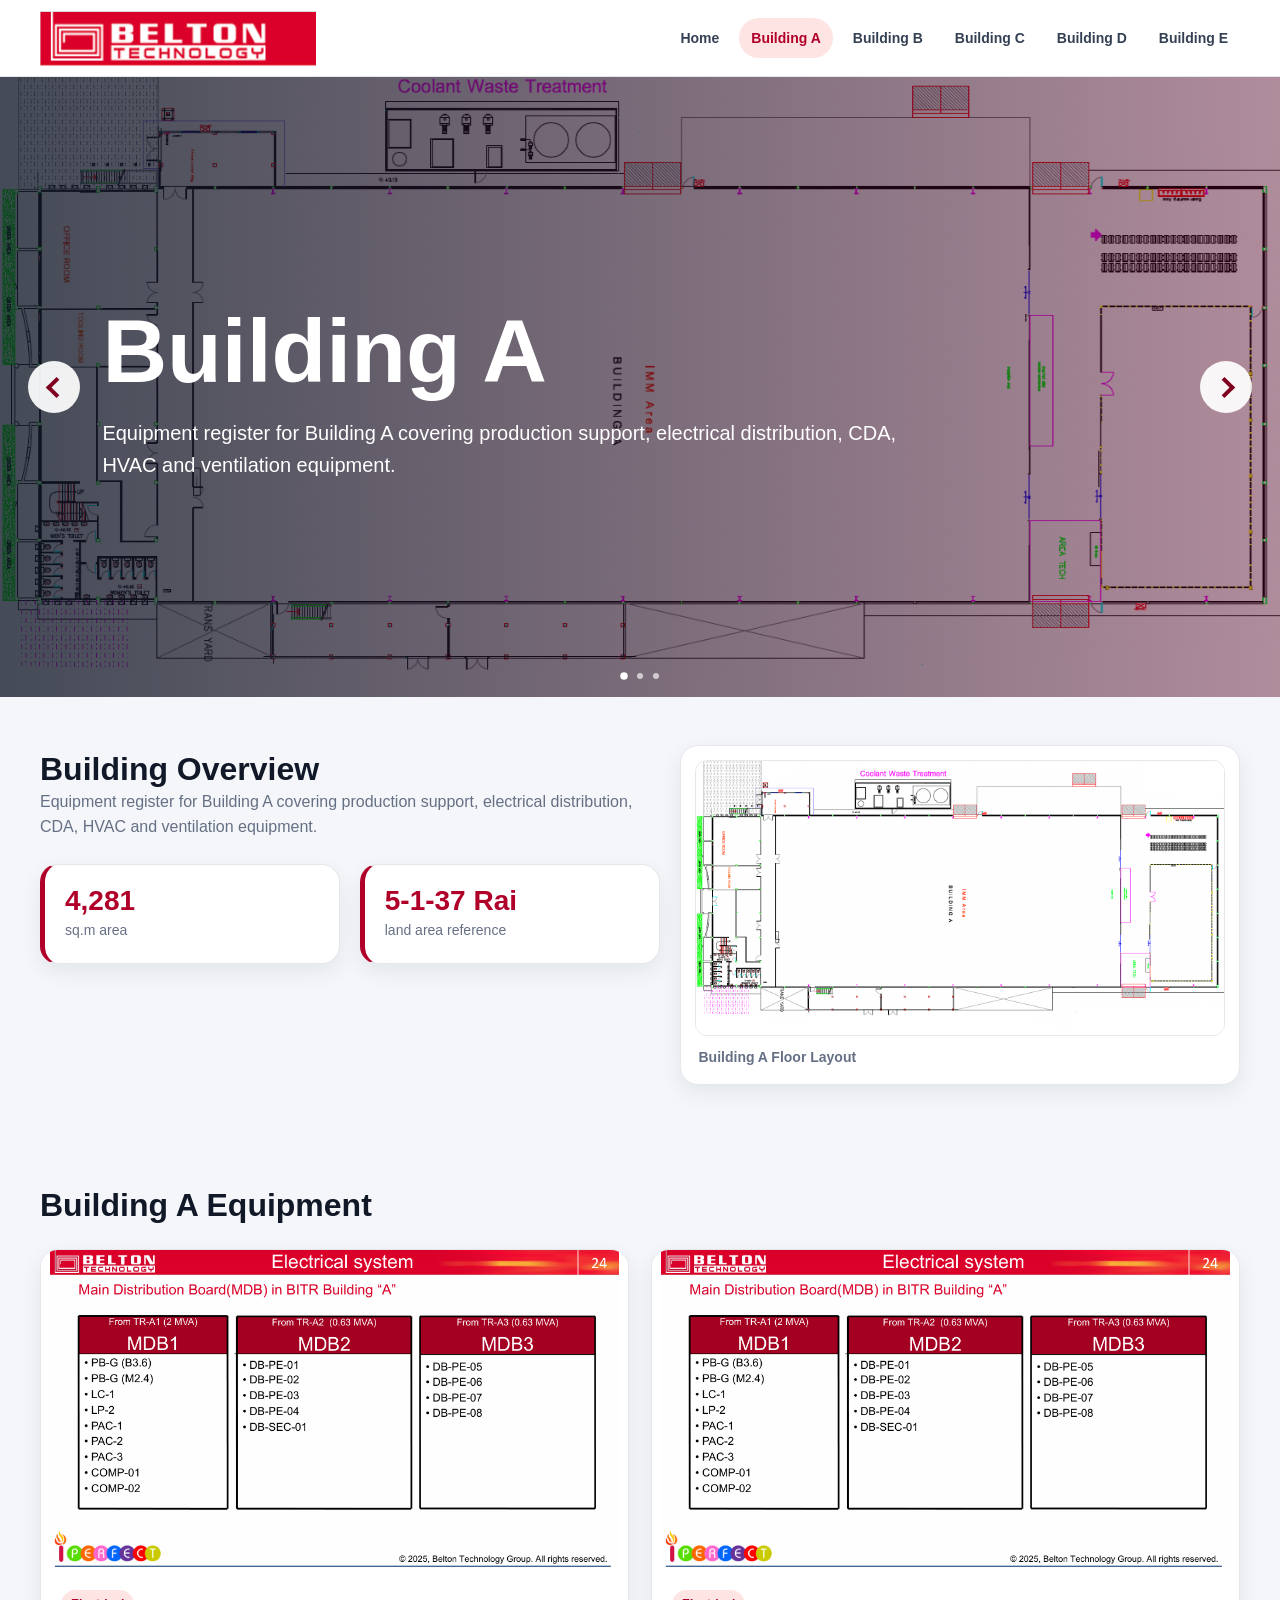
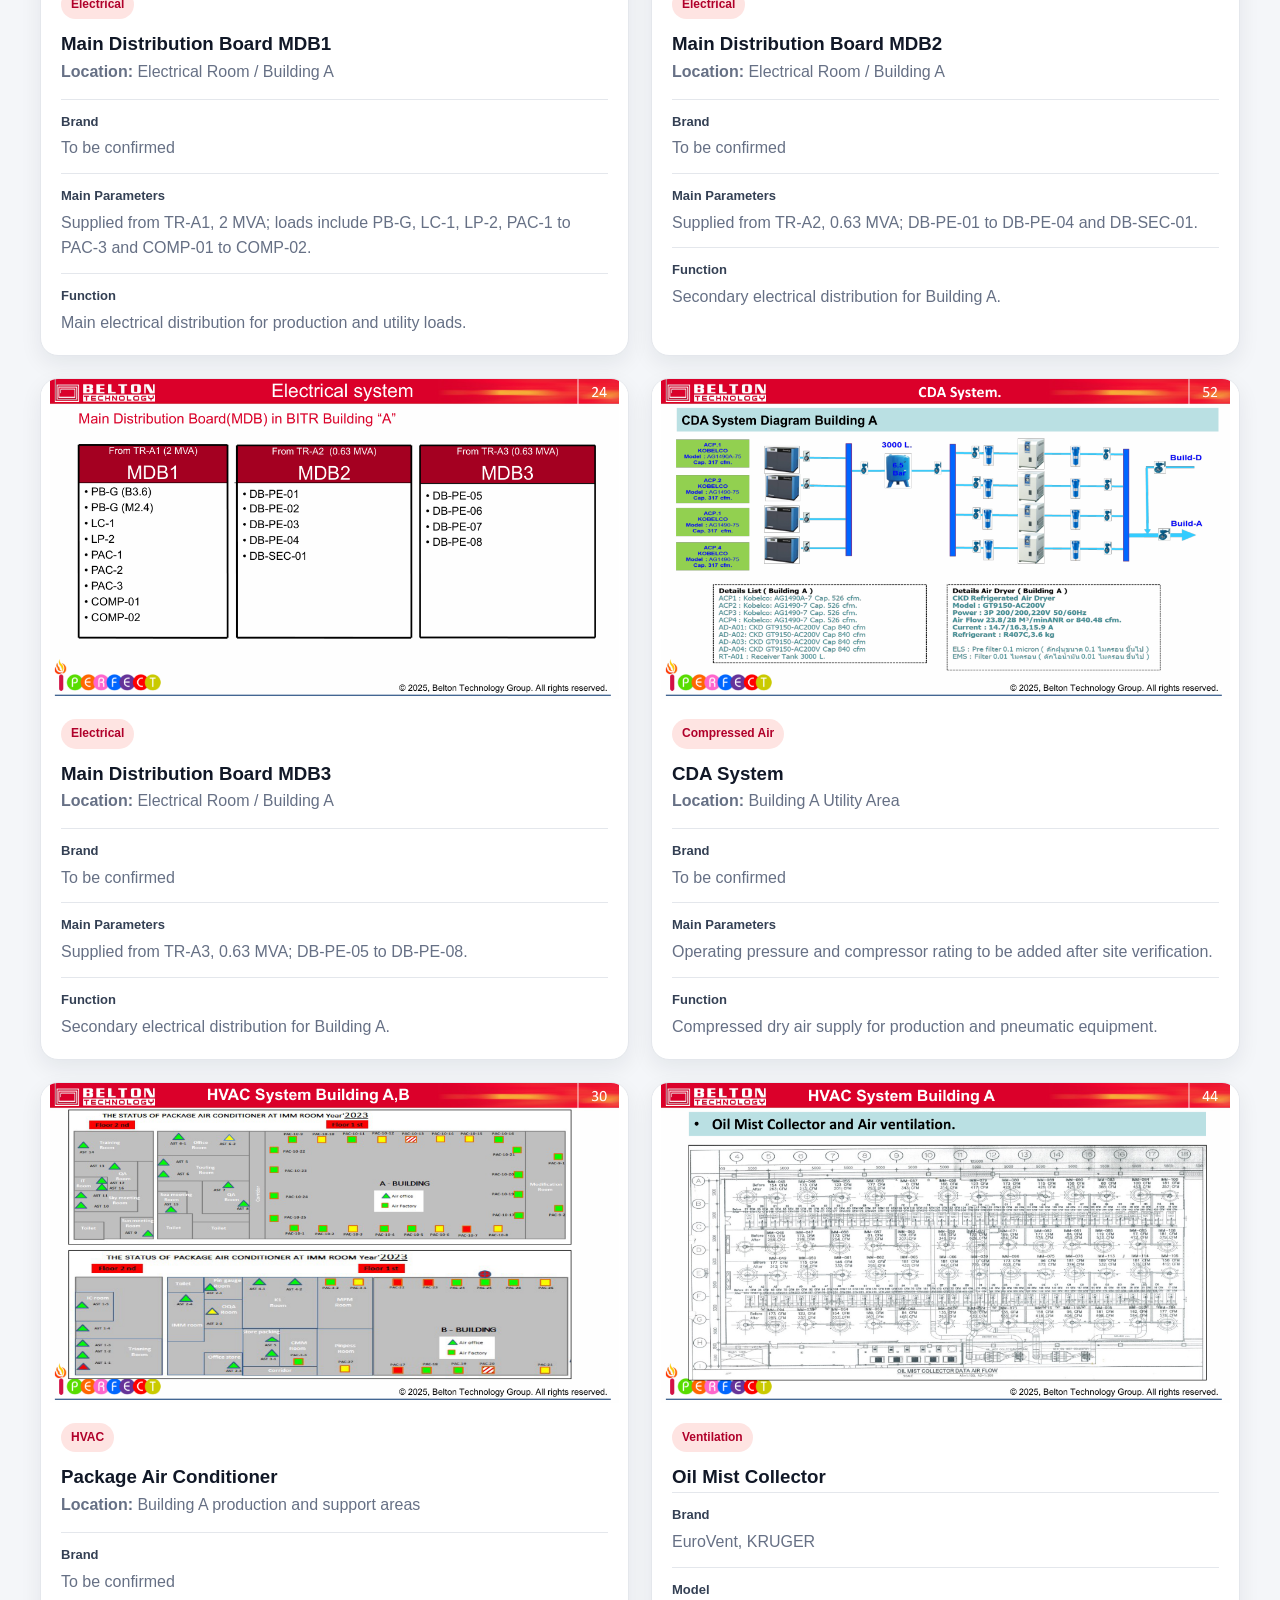
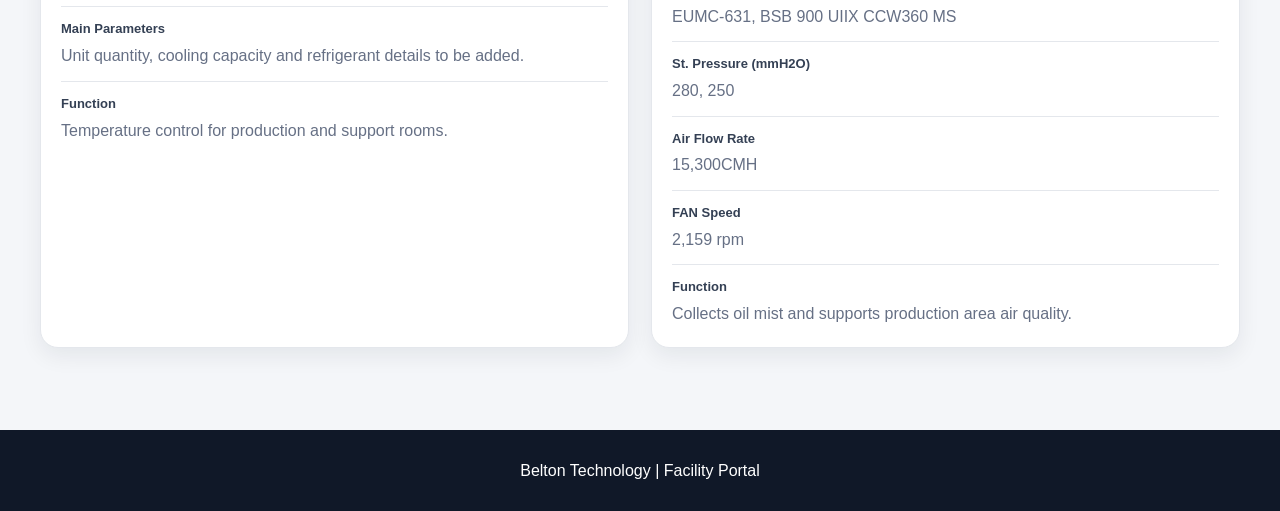
==== buildingA.html @ 65af58de "Removal of Belton Technology subheading" ====
<!DOCTYPE html>
<html lang="en">
<head>
  <meta charset="UTF-8" />
  <meta name="viewport" content="width=device-width, initial-scale=1.0" />
  <title>Belton Technology | Building A</title>
  <link rel="stylesheet" href="style.css" />
</head>

<body>

  <header class="site-header">
    <div class="container header-inner">
      <a class="brand" href="index.html">
  <img src="assets/photos/belton-logo.png" alt="Belton Technology Logo" class="company-logo">
</a>
 <button class="hamburger" id="hamburgerBtn" type="button" aria-label="Open menu">
      ☰
    </button>

    <nav class="top-nav" id="mobileNav">  
  <a href="index.html">Home</a>
  <a class="active" href="buildingA.html">Building A</a>
  <a href="buildingB.html">Building B</a>
  <a href="buildingC.html">Building C</a>
  <a href="buildingD.html">Building D</a>
  <a href="buildingE.html">Building E</a>

</nav>
    </div>
  </header>

  <main>
  <section class="building-hero-carousel">
  <div class="carousel-track">
    <img src="assets/drawings/building-a-floorplan.png" alt="Building A Photo 1">
    <img src="assets/drawings/building-b-floorplan.png" alt="Building A Photo 2">
    <img src="assets/drawings/building-c-floorplan.png" alt="Building A Photo 3">
  </div>

  <div class="hero-overlay"></div>

  <div class="container hero-text">
    <h1>Building A</h1>
    <p>
      Equipment register for Building A covering production support,
      electrical distribution, CDA, HVAC and ventilation equipment.
    </p>
  </div>

<button class="carousel-btn prev-btn" id="prevBtn" aria-label="Previous slide"></button>
<button class="carousel-btn next-btn" id="nextBtn" aria-label="Next slide"></button>
</section>

    <section class="section">
      <div class="container summary-grid">
        <div>
          <div class="section-title">
            <h2>Building Overview</h2>
            <p>Equipment register for Building A covering production support, electrical distribution, CDA, HVAC and ventilation equipment.</p>
          </div>
          <div class="two-stat-grid">
            <div class="stat"><strong>4,281</strong><span>sq.m area</span></div>
            <div class="stat"><strong>5-1-37 Rai</strong><span>land area reference</span></div>
          </div>
        </div>
        <div>
          
      <figure class="image-card">
        <img src="assets/drawings/building-a-floorplan.png" alt="Building A Floor Layout" />
        <figcaption>Building A Floor Layout</figcaption>
      </figure>

        </div>
      </div>
    </section>

    <section class="section">
      <div class="container">
        <div class="section-title">
          <h2>Building A Equipment</h2>
        </div>
        <div class="equipment-grid">
          <article class="equipment-card">
            <img src="assets/drawings/mdb-building-a.png" alt="Main Distribution Board MDB1">
            <div class="equipment-body">
              <span class="equipment-tag">Electrical</span>
              <h3>Main Distribution Board MDB1</h3>
              <p class="equipment-location"><strong>Location:</strong> Electrical Room / Building A</p>
              <dl>
                <div><dt>Brand</dt><dd>To be confirmed</dd></div>
                <div><dt>Main Parameters</dt><dd>Supplied from TR-A1, 2 MVA; loads include PB-G, LC-1, LP-2, PAC-1 to PAC-3 and COMP-01 to COMP-02.</dd></div>
                <div><dt>Function</dt><dd>Main electrical distribution for production and utility loads.</dd></div>
              </dl>
            </div>
          </article>
        
          <article class="equipment-card">
            <img src="assets/drawings/mdb-building-a.png" alt="Main Distribution Board MDB2">
            <div class="equipment-body">
              <span class="equipment-tag">Electrical</span>
              <h3>Main Distribution Board MDB2</h3>
              <p class="equipment-location"><strong>Location:</strong> Electrical Room / Building A</p>
              <dl>
                <div><dt>Brand</dt><dd>To be confirmed</dd></div>
                <div><dt>Main Parameters</dt><dd>Supplied from TR-A2, 0.63 MVA; DB-PE-01 to DB-PE-04 and DB-SEC-01.</dd></div>
                <div><dt>Function</dt><dd>Secondary electrical distribution for Building A.</dd></div>
              </dl>
            </div>
          </article>
        
          <article class="equipment-card">
            <img src="assets/drawings/mdb-building-a.png" alt="Main Distribution Board MDB3">
            <div class="equipment-body">
              <span class="equipment-tag">Electrical</span>
              <h3>Main Distribution Board MDB3</h3>
              <p class="equipment-location"><strong>Location:</strong> Electrical Room / Building A</p>
              <dl>
                <div><dt>Brand</dt><dd>To be confirmed</dd></div>
                <div><dt>Main Parameters</dt><dd>Supplied from TR-A3, 0.63 MVA; DB-PE-05 to DB-PE-08.</dd></div>
                <div><dt>Function</dt><dd>Secondary electrical distribution for Building A.</dd></div>
              </dl>
            </div>
          </article>
        
          <article class="equipment-card">
            <img src="assets/drawings/cda-a.png" alt="CDA System">
            <div class="equipment-body">
              <span class="equipment-tag">Compressed Air</span>
              <h3>CDA System</h3>
              <p class="equipment-location"><strong>Location:</strong> Building A Utility Area</p>
              <dl>
                <div><dt>Brand</dt><dd>To be confirmed</dd></div>
                <div><dt>Main Parameters</dt><dd>Operating pressure and compressor rating to be added after site verification.</dd></div>
                <div><dt>Function</dt><dd>Compressed dry air supply for production and pneumatic equipment.</dd></div>
              </dl>
            </div>
          </article>
        
          <article class="equipment-card">
            <img src="assets/drawings/hvac-ab.png" alt="Package Air Conditioner">
            <div class="equipment-body">
              <span class="equipment-tag">HVAC</span>
              <h3>Package Air Conditioner</h3>
              <p class="equipment-location"><strong>Location:</strong> Building A production and support areas</p>
              <dl>
                <div><dt>Brand</dt><dd>To be confirmed</dd></div>
                <div><dt>Main Parameters</dt><dd>Unit quantity, cooling capacity and refrigerant details to be added.</dd></div>
                <div><dt>Function</dt><dd>Temperature control for production and support rooms.</dd></div>
              </dl>
            </div>
          </article>
        
          <article class="equipment-card">
            <img src="assets/drawings/oil-mist-a.png" alt="Oil Mist Collector">
            <div class="equipment-body">
              <span class="equipment-tag">Ventilation</span>
              <h3>Oil Mist Collector</h3>
              <dl>
                <div><dt>Brand</dt><dd>EuroVent, KRUGER</dd></div>
                <div><dt>Model</dt><dd>EUMC-631, BSB 900 UIIX CCW360 MS</dd></div>
                <div><dt>St. Pressure (mmH2O)</dt><dd>280, 250</dd></div>
                <div><dt>Air Flow Rate</dt><dd>15,300CMH</dd></div>
                <div><dt>FAN Speed</dt><dd>2,159 rpm</dd></div>
                <div><dt>Function</dt><dd>Collects oil mist and supports production area air quality.</dd></div>
              </dl>
            </div>
          </article>
        </div>
      </div>
    </section>
  </main>

  <footer class="site-footer">
    <p>Belton Technology | Facility Portal</p>
  </footer>

<script src="script.js"></script>

</body>
</html>
---- style.css ----
* {
  box-sizing: border-box;
  margin: 0;
  padding: 0;
}

:root {
  --belton-red: #b0002a;
  --belton-dark-red: #7f001f;
  --ink: #111827;
  --muted: #667085;
  --bg: #f4f6f9;
  --card: #ffffff;
  --line: #e4e7ec;
  --dark: #101828;
}

body {
  font-family: Arial, Helvetica, sans-serif;
  background: var(--bg);
  color: var(--ink);
  line-height: 1.6;
}

img {
  display: block;
  max-width: 100%;
}

a {
  color: inherit;
  text-decoration: none;
}

.container {
  width: min(1200px, 94%);
  margin: 0 auto;
}

.site-header {
  background: #fff;
  border-bottom: 1px solid var(--line);
  position: sticky;
  top: 0;
  z-index: 20;
}

.header-inner {
  min-height: 76px;
  display: flex;
  align-items: center;
  justify-content: space-between;
  gap: 24px;
}

.brand {
  display: flex;
  align-items: center;
  gap: 12px;
}

.brand-mark {
  width: 44px;
  height: 44px;
  border-radius: 10px;
  background: linear-gradient(135deg, var(--belton-red), var(--belton-dark-red));
  color: #fff;
  display: grid;
  place-items: center;
  font-weight: 800;
  letter-spacing: 0.5px;
}

.brand strong {
  display: block;
  font-size: 20px;
  line-height: 1.1;
}

.brand small {
  display: block;
  color: var(--muted);
  font-weight: 700;
  margin-top: 3px;
}

.company-logo {
  height: 55px;
  width: auto;
  display: block;
}

.top-nav {
  display: flex;
  flex-wrap: wrap;
  gap: 8px;
  justify-content: flex-end;
}

.top-nav a {
  padding: 9px 12px;
  border-radius: 999px;
  color: #344054;
  font-weight: 700;
  font-size: 14px;
}

.top-nav a:hover,
.top-nav .active {
  background: #fee4e2;
  color: var(--belton-red);
}

.page-hero {
  background:
    linear-gradient(90deg, rgba(16, 24, 40, 0.94), rgba(127, 0, 31, 0.88)),
    linear-gradient(135deg, var(--belton-red), var(--dark));
  color: #fff;
  padding: 66px 0;
}

.page-hero h1 {
  font-size: clamp(34px, 5vw, 58px);
  line-height: 1.05;
  margin: 8px 0 14px;
}

.page-hero p {
  max-width: 900px;
  color: #f2f4f7;
}

.eyebrow {
  text-transform: uppercase;
  letter-spacing: 1.5px;
  font-size: 12px;
  font-weight: 800;
  color: #fda29b;
}

.section {
  padding: 48px 0;
}

.section-title {
  margin-bottom: 24px;
}

.section-title h2 {
  font-size: 32px;
  line-height: 1.18;
  margin-top: 6px;
}

.section-title p {
  color: var(--muted);
  max-width: 850px;
}

.summary-grid,
.card-grid,
.building-grid,
.image-grid,
.stat-grid {
  display: grid;
  gap: 20px;
}

.summary-grid {
  grid-template-columns: 1.05fr 0.95fr;
  align-items: start;
}

.card-grid {
  grid-template-columns: repeat(3, 1fr);
}

.building-grid {
  grid-template-columns: repeat(3, 1fr);
}

.stat-grid {
  grid-template-columns: repeat(4, 1fr);
}

.card,
.building-card,
.image-card,
.table-wrap,
.stat {
  background: var(--card);
  border: 1px solid var(--line);
  border-radius: 18px;
  box-shadow: 0 8px 22px rgba(16, 24, 40, 0.07);
  overflow: hidden;
}

.card {
  padding: 22px;
}

.card h3,
.building-card h3 {
  margin-bottom: 8px;
}

.card p,
.building-card p {
  color: var(--muted);
}

.building-card {
  transition: transform 0.2s ease, box-shadow 0.2s ease;
}

.building-card:hover {
  transform: translateY(-4px);
  box-shadow: 0 16px 32px rgba(16, 24, 40, 0.13);
}

.building-card img {
  width: 100%;
  height: 185px;
  object-fit: cover;
  background: #eaecf0;
}

.building-card div {
  padding: 18px;
}

.badge {
  display: inline-block;
  background: #fee4e2;
  color: var(--belton-red);
  border-radius: 999px;
  padding: 5px 10px;
  font-size: 12px;
  font-weight: 800;
  margin-bottom: 10px;
}

.stat {
  padding: 20px;
  border-left: 5px solid var(--belton-red);
}

.stat strong {
  display: block;
  font-size: 28px;
  color: var(--belton-red);
  line-height: 1.15;
}

.stat span {
  color: var(--muted);
  font-size: 14px;
}

.image-grid {
  grid-template-columns: repeat(2, 1fr);
}

.image-card {
  padding: 14px;
}

.image-card img {
  width: 100%;
  border-radius: 12px;
  border: 1px solid var(--line);
  background: #fff;
}

.image-card figcaption {
  padding: 10px 4px 2px;
  color: var(--muted);
  font-size: 14px;
  font-weight: 800;
}

.table-wrap {
  overflow-x: auto;
}

table {
  width: 100%;
  min-width: 430px;
  border-collapse: collapse;
}

th,
td {
  padding: 13px 14px;
  text-align: left;
  border-bottom: 1px solid var(--line);
}

th {
  background: var(--belton-red);
  color: #fff;
}

.note {
  padding: 18px 20px;
  border-radius: 16px;
  background: #fff7ed;
  border: 1px solid #fed7aa;
  color: #7c2d12;
}

.site-footer {
  background: var(--dark);
  color: #fff;
  text-align: center;
  padding: 28px;
  margin-top: 34px;
}

@media (max-width: 1000px) {
  .header-inner,
  .summary-grid {
    grid-template-columns: 1fr;
    display: grid;
  }

  .top-nav {
    justify-content: flex-start;
  }

  .card-grid,
  .building-grid,
  .stat-grid {
    grid-template-columns: repeat(2, 1fr);
  }

  .image-grid {
    grid-template-columns: 1fr;
  }
}

@media (max-width: 640px) {
  .card-grid,
  .building-grid,
  .stat-grid {
    grid-template-columns: 1fr;
  }

  .page-hero {
    padding: 42px 0;
  }
}

/* Equipment grid */

.two-stat-grid {
  display: grid;
  grid-template-columns: repeat(2, minmax(180px, 1fr));
  gap: 20px;
}

.equipment-grid {
  display: grid;
  grid-template-columns: repeat(2, 1fr);
  gap: 22px;
}

.equipment-card {
  background: var(--card);
  border: 1px solid var(--line);
  border-radius: 18px;
  box-shadow: 0 8px 22px rgba(16, 24, 40, 0.07);
  overflow: hidden;
}

.equipment-card img {
  width: 100%;
  height: 320px;
  object-fit: contain;
  background: #ffffff;
  border-bottom: none;
}

.equipment-body {
  padding: 20px;
}

.equipment-tag {
  display: inline-block;
  padding: 5px 10px;
  border-radius: 999px;
  background: #fee4e2;
  color: var(--belton-red);
  font-size: 12px;
  font-weight: 800;
  margin-bottom: 10px;
}

.equipment-location {
  color: var(--muted);
  margin-bottom: 14px;
}

.equipment-card dl {
  display: grid;
  gap: 12px;
}

.equipment-card dl div {
  padding-top: 12px;
  border-top: 1px solid var(--line);
}

.equipment-card dt {

  font-weight: 800;
  color: #344054;
  font-size: 13px;
}

.equipment-card dd {
  color: var(--muted);
  margin-top: 3px;
}

@media (max-width: 900px) {
  .equipment-grid {
    grid-template-columns: 1fr;
  }

  .two-stat-grid {
    grid-template-columns: 1fr;
  }
}

/* Carousel of Each page displayin the building images*/

.building-hero-carousel {
  position: relative;
  height: 620px;
  overflow: hidden;
  color: white;
}
.carousel-track {
  display: flex;
  width: 100%;
  height: 100%;
  transition: transform 0.8s ease-in-out;
}

.carousel-track img {
  min-width: 100%;
  height: 100%;
  object-fit: cover;
}

.hero-overlay {
  position: absolute;
  inset: 0;
  background: linear-gradient(
    90deg,
    rgba(16, 24, 40, 0.78),
    rgba(80, 0, 35, 0.45)
  );
  z-index: 1;
}

.hero-text {
  position: absolute;
  z-index: 2;
  top: 50%;
  left: 8%;
  transform: translateY(-50%);
}

.hero-text h1 {
  font-size: clamp(48px, 7vw, 92px);
  line-height: 1;
  margin: 14px 0 20px;
}

.hero-text p {
  max-width: 850px;
  font-size: 20px;
  color: white;
}

/* Carousel button */

.carousel-btn {
  position: absolute;
  top: 50%;
  transform: translateY(-50%);
  z-index: 5;

  width: 52px;
  height: 52px;
  border: none;
  border-radius: 50%;
  background: rgba(255, 255, 255, 0.92);
  color: #7f001f;

  display: grid;
  place-items: center;

  padding: 0;
  margin: 0;
  box-sizing: border-box;
  line-height: 1;
  cursor: pointer;
  appearance: none;
}

.carousel-btn:hover {
  background: white;
}

.carousel-btn::before {
  content: "";
  width: 11px;
  height: 11px;
  border: solid #7f001f;
  border-width: 0 4px 4px 0;
  display: block;
}

.prev-btn {
  left: 28px;
}

.next-btn {
  right: 28px;
}

.prev-btn::before {
  transform: rotate(135deg);
  margin-left: 4px;
}

.next-btn::before {
  transform: rotate(-45deg);
  margin-right: 4px;
}

/* Fix header background color */
.site-header {
  background: #ffffff;
  border-bottom: 1px solid var(--line);
}

.header-inner {
  background: #ffffff;
}

.top-nav {
  background: transparent;
}

.top-nav a {
  color: #344054;
}


/* Interactive stat cards */

.interactive-stats {
  grid-template-columns: repeat(2, minmax(180px, 1fr));
}

.stat-button {
  width: 100%;
  font-family: inherit;
  text-align: left;
  cursor: pointer;
  transition: transform 0.25s ease, box-shadow 0.25s ease, background 0.25s ease;
}

.stat-button:hover {
  transform: translateY(-6px);
  box-shadow: 0 18px 36px rgba(16, 24, 40, 0.16);
  background: #fff7f7;
}

.stat-button:active {
  transform: scale(0.98);
}

.stat-button:focus {
  outline: 3px solid #fda29b;
  outline-offset: 3px;
}

.stat-message {
  margin-top: 16px;
  color: var(--belton-red);
  font-weight: 800;
  font-size: 16px;
}

.equipment-card {
  transition: transform 0.22s ease, box-shadow 0.22s ease;
}

.equipment-card:hover {
  transform: translateY(-5px);
  box-shadow: 0 16px 32px rgba(16, 24, 40, 0.13);
}



.hero-text {
  animation: fadeUp 0.8s ease both;
}

@keyframes fadeUp {
  from {
    opacity: 0;
    transform: translateY(-40%);
  }

  to {
    opacity: 1;
    transform: translateY(-50%);
  }
}

/* Lift effect for building overview stat cards */
.two-stat-grid .stat {
  transition: transform 0.25s ease, box-shadow 0.25s ease;
}

.two-stat-grid .stat:hover {
  transform: translateY(-6px);
  box-shadow: 0 18px 34px rgba(16, 24, 40, 0.14);
}





/* Back to Top Button */
.back-to-top {
  position: fixed;
  right: 25px;
  bottom: 25px;
  width: 48px;
  height: 48px;
  border: none;
  border-radius: 50%;
  background-color: #222;
  color: white;
  font-size: 24px;
  font-weight: bold;
  cursor: pointer;
  display: none;
  align-items: center;
  justify-content: center;
  box-shadow: 0 6px 18px rgba(0, 0, 0, 0.25);
  z-index: 999;
  transition: transform 0.3s ease, opacity 0.3s ease, background-color 0.3s ease;
}

.back-to-top.show {
  display: flex;
}

.back-to-top:hover {
  transform: translateY(-5px);
  background-color: #444;
}

/* Smaller button on mobile */
@media (max-width: 600px) {
  .back-to-top {
    right: 18px;
    bottom: 18px;
    width: 42px;
    height: 42px;
    font-size: 22px;
  }
}



/* =========================
   Image Zoom Popup
========================= */

.zoomable-image {
  cursor: zoom-in;
}

/* Popup background */
.image-popup {
  position: fixed;
  top: 0;
  left: 0;
  width: 100%;
  height: 100%;
  background-color: rgba(0, 0, 0, 0.85);
  display: none;
  align-items: center;
  justify-content: center;
  flex-direction: column;
  z-index: 3000;
  padding: 20px;
}

/* Show popup */
.image-popup.active {
  display: flex;
}

/* Large image */
.image-popup-img {
  max-width: 90%;
  max-height: 80vh;
  border-radius: 10px;
  box-shadow: 0 8px 25px rgba(0, 0, 0, 0.5);
  cursor: default;
}

/* Caption text */
.image-popup-caption {
  color: white;
  margin-top: 12px;
  font-size: 15px;
  text-align: center;
  max-width: 90%;
}

/* Close button */
.image-popup-close {
  position: absolute;
  top: 25px;
  right: 35px;
  color: white;
  font-size: 42px;
  font-weight: bold;
  cursor: pointer;
  transition: transform 0.2s ease;
}

.image-popup-close:hover {
  transform: scale(1.15);
}

/* Mobile adjustment */
@media (max-width: 600px) {
  .image-popup-img {
    max-width: 95%;
    max-height: 75vh;
  }

  .image-popup-close {
    top: 18px;
    right: 24px;
    font-size: 36px;
  }

  .image-popup-caption {
    font-size: 14px;
  }
}


/* =========================
   Scroll Reveal Animation
========================= */

.reveal {
  opacity: 0;
  transform: translateY(35px);
  transition: opacity 1s ease, transform 1s ease;
}

.reveal.show-reveal {
  opacity: 1;
  transform: translateY(0);
}



/* =========================
   Carousel Dots
========================= */

.carousel-dots {
  position: absolute;
  left: 50%;
  bottom: 18px;
  transform: translateX(-50%);
  display: flex;
  gap: 10px;
  z-index: 20;
}

.carousel-dot {
  width: 6px;
  height: 6px;
  border: none;
  border-radius: 50%;
  background-color: rgba(255, 255, 255, 0.65);
  cursor: pointer;
  transition: transform 0.3s ease, background-color 0.3s ease;
}

.carousel-dot.active {
  background-color: #ffffff;
  transform: scale(1.25);
}

.carousel-dot:hover {
  background-color: #ffffff;
  transform: scale(1.2);
}


.text-size-box {
  position: fixed;
  left: 20px;
  bottom: 20px;
  background-color: white;
  padding: 10px 12px;
  border-radius: 12px;
  box-shadow: 0 4px 14px rgba(0, 0, 0, 0.18);
  z-index: 1000;
  text-align: center;
  border: 1px solid #e0e0e0;
}

.text-size-box p {
  margin: 0 0 8px;
  font-size: 13px;
  font-weight: 600;
  color: #ffffff;
}

.text-size-buttons {
  display: flex;
  gap: 8px;
}

.text-size-buttons button {
  border: none;
  background-color: #ffffff;
  color: rgb(0, 0, 0);
  padding: 6px 9px;
  border-radius: 8px;
  cursor: pointer;
  font-weight: bold;
  transition: 0.3s ease;
}

.text-size-buttons button:hover {
  background-color: #ffffff;
  transform: translateY(-2px);
}


.overview-title {
  font-size: 34px;
  font-weight: 800;
  color: #4b5563;
  margin-bottom: 15px;
  letter-spacing: 0.5px;
}

.theme-toggle {
  position: fixed;
  right: 20px;
  bottom: 20px;
  width: 46px;
  height: 46px;
  border: none;
  border-radius: 50%;
  background-color: #ffffff;
  color: #374151;
  font-size: 20px;
  cursor: pointer;
  box-shadow: 0 6px 18px rgba(0, 0, 0, 0.18);
  z-index: 1000;
  transition: 0.3s ease;
}


/* =========================
   Better Mobile View
========================= */

@media (max-width: 768px) {

  body {
    overflow-x: hidden;
  }

  .container {
    width: 92%;
  }

  .header-inner {
    min-height: auto;
    padding: 14px 0;
    gap: 14px;
  }

  .brand {
    justify-content: center;
  }

  .company-logo {
    height: 45px;
  }

  .top-nav {
    justify-content: center;
    gap: 6px;
  }

  .top-nav a {
    font-size: 13px;
    padding: 8px 10px;
  }

  .building-hero-carousel {
    height: 420px;
  }

  .hero-text {
    left: 6%;
    right: 6%;
  }

  .hero-text h1 {
    font-size: 36px;
  }

  .hero-text p {
    font-size: 15px;
    max-width: 100%;
  }

  .carousel-btn {
    width: 40px;
    height: 40px;
  }

  .prev-btn {
    left: 12px;
  }

  .next-btn {
    right: 12px;
  }

  .section {
    padding: 34px 0;
  }

  .section-title h2,
  .overview-title {
    font-size: 26px;
  }

  .card,
  .building-card div,
  .equipment-body,
  .stat {
    padding: 16px;
  }

  .equipment-card img {
    height: 240px;
  }
}

@media (max-width: 480px) {

  .building-hero-carousel {
    height: 360px;
  }

  .hero-text h1 {
    font-size: 30px;
  }

  .hero-text p {
    font-size: 14px;
  }

  .top-nav a {
    font-size: 12px;
    padding: 7px 9px;
  }

  .page-hero h1 {
    font-size: 30px;
  }

  .section-title h2,
  .overview-title {
    font-size: 23px;
  }

  .equipment-card img {
    height: 210px;
  }
}

/* =========================
   Mobile Hamburger Menu
========================= */

.hamburger {
  display: none;
  border: none;
  background: #fee4e2;
  color: var(--belton-red);
  font-size: 28px;
  font-weight: 800;
  width: 44px;
  height: 44px;
  border-radius: 10px;
  cursor: pointer;
}

@media (max-width: 768px) {

  .header-inner {
    display: flex;
    flex-wrap: wrap;
    justify-content: space-between;
    align-items: center;
  }

  .hamburger {
    display: grid;
    place-items: center;
  }

  .top-nav {
    display: none;
    width: 100%;
    flex-direction: column;
    gap: 8px;
    padding: 12px 0 6px;
  }

  .top-nav.show-menu {
    display: flex;
  }

  .top-nav a {
    display: block;
    width: 100%;
    text-align: center;
    background: #f9fafb;
    border: 1px solid var(--line);
    border-radius: 12px;
    padding: 12px;
    font-size: 14px;
  }
}


/* =========================
   Fix Invisible Equipment Cards
========================= */

.equipment-grid,
.equipment-card,
.equipment-card img,
.equipment-body {
  opacity: 1 !important;
  visibility: visible !important;
}

.equipment-grid.reveal,
.equipment-card.reveal,
.equipment-card img.reveal,
.equipment-body.reveal,
.equipment-card .reveal {
  opacity: 1 !important;
  visibility: visible !important;
  transform: none !important;
}



/* Force equipment cards to stay visible */
.equipment-grid .equipment-card,
.equipment-grid .equipment-card img,
.equipment-grid .equipment-body {
  opacity: 1 !important;
  visibility: visible !important;
  transform: none !important;
  display: block !important;
}

/* =========================
   Final fix for invisible equipment sections
========================= */

.reveal:has(.equipment-grid),
.reveal:has(.equipment-card),
.section:has(.equipment-grid),
.container:has(.equipment-grid),
.equipment-grid,
.equipment-card,
.equipment-card img,
.equipment-body {
  opacity: 1 !important;
  visibility: visible !important;
  transform: none !important;
}

/* =========================
   Smaller Carousel Buttons on Mobile
========================= */

@media (max-width: 768px) {
  .carousel-btn {
    width: 38px;
    height: 38px;
  }

  .carousel-btn::before {
    width: 8px;
    height: 8px;
    border-width: 0 3px 3px 0;
  }

  .prev-btn {
    left: 14px;
  }

  .next-btn {
    right: 14px;
  }
}

@media (max-width: 480px) {
  .carousel-btn {
    width: 34px;
    height: 34px;
  }

  .carousel-btn::before {
    width: 7px;
    height: 7px;
    border-width: 0 3px 3px 0;
  }

  .prev-btn {
    left: 10px;
  }

  .next-btn {
    right: 10px;
  }
}

@media (max-width: 768px) {
  .hero-text h1 {
    font-size: 36px;
  }

  .hero-text p {
    font-size: 17px;
  }
}

@media (max-width: 480px) {
  .hero-text h1 {
    font-size: 30px;
  }

  .hero-text p {
    font-size: 15px;
  }
}

/* =========================
   Hide Carousel Arrows on Phone View
========================= */

@media (max-width: 768px) {
  .building-hero-carousel .carousel-btn {
    display: none !important;
  }
}
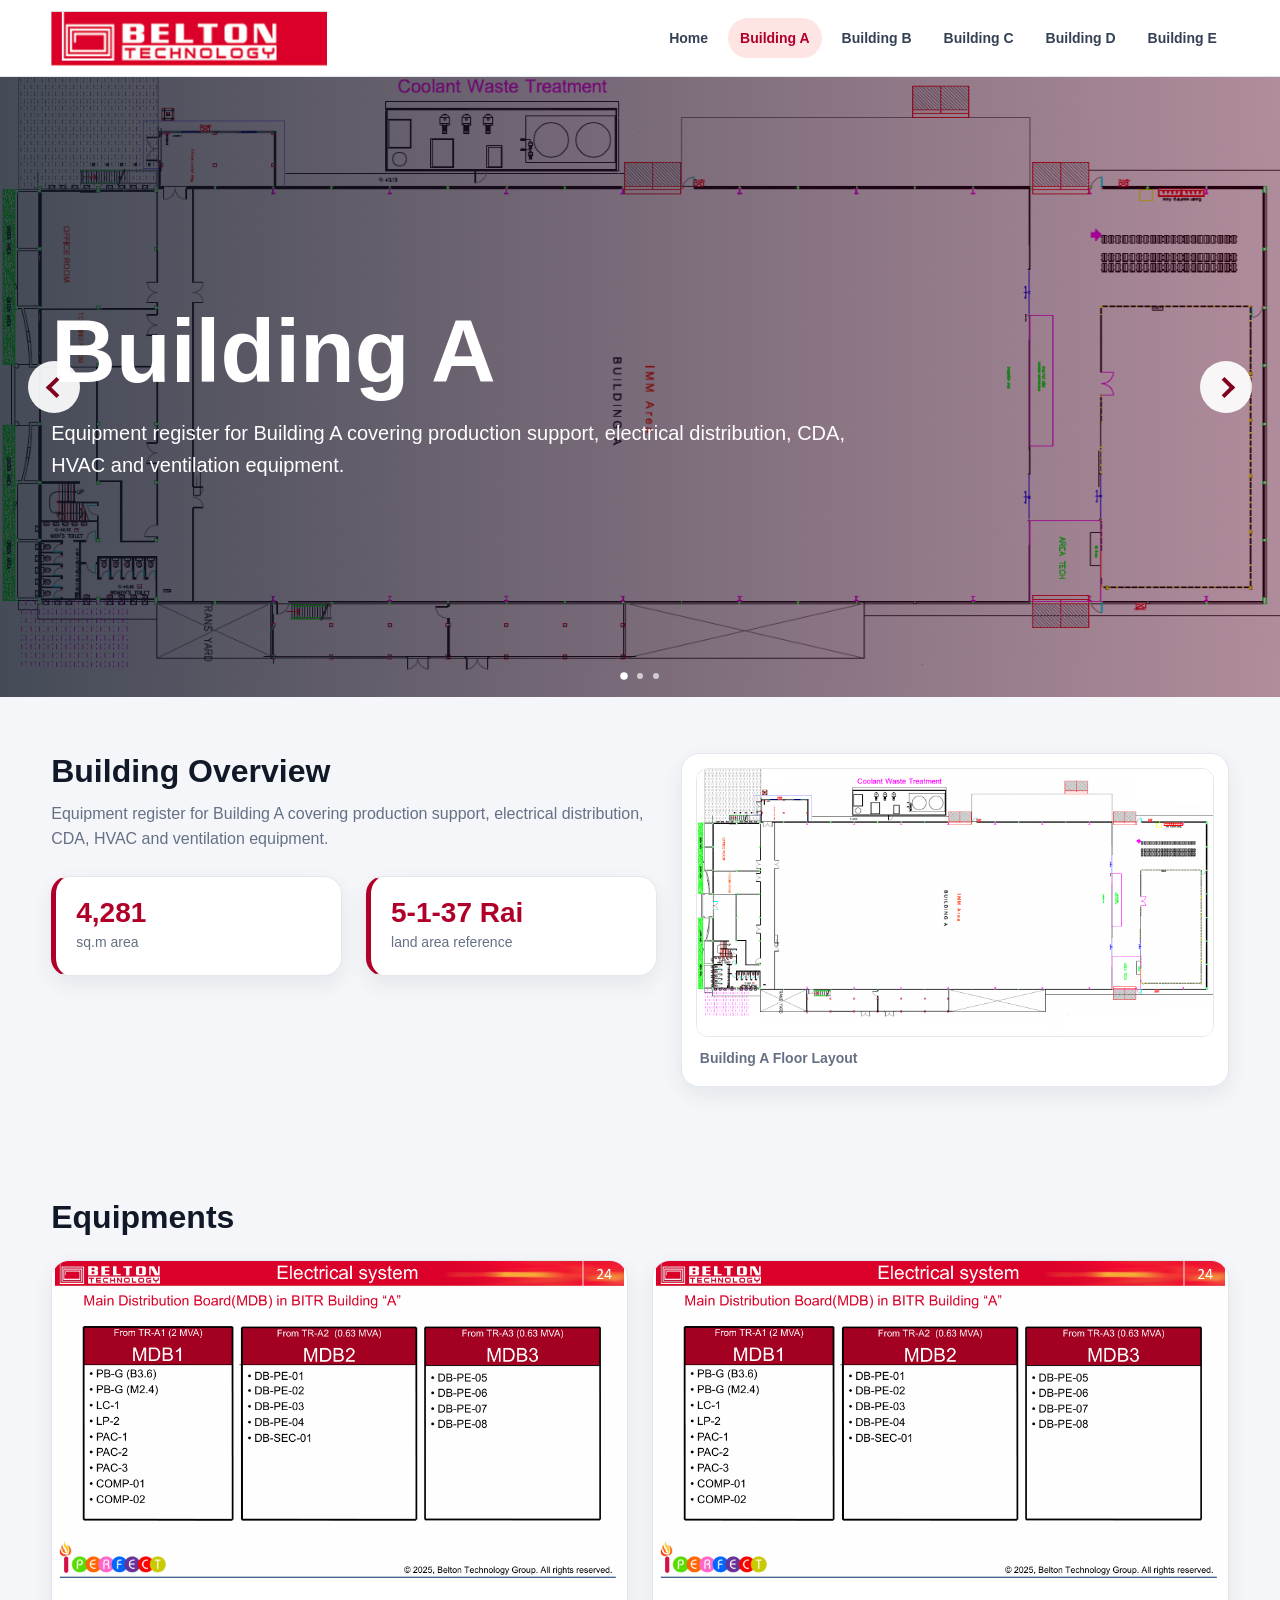
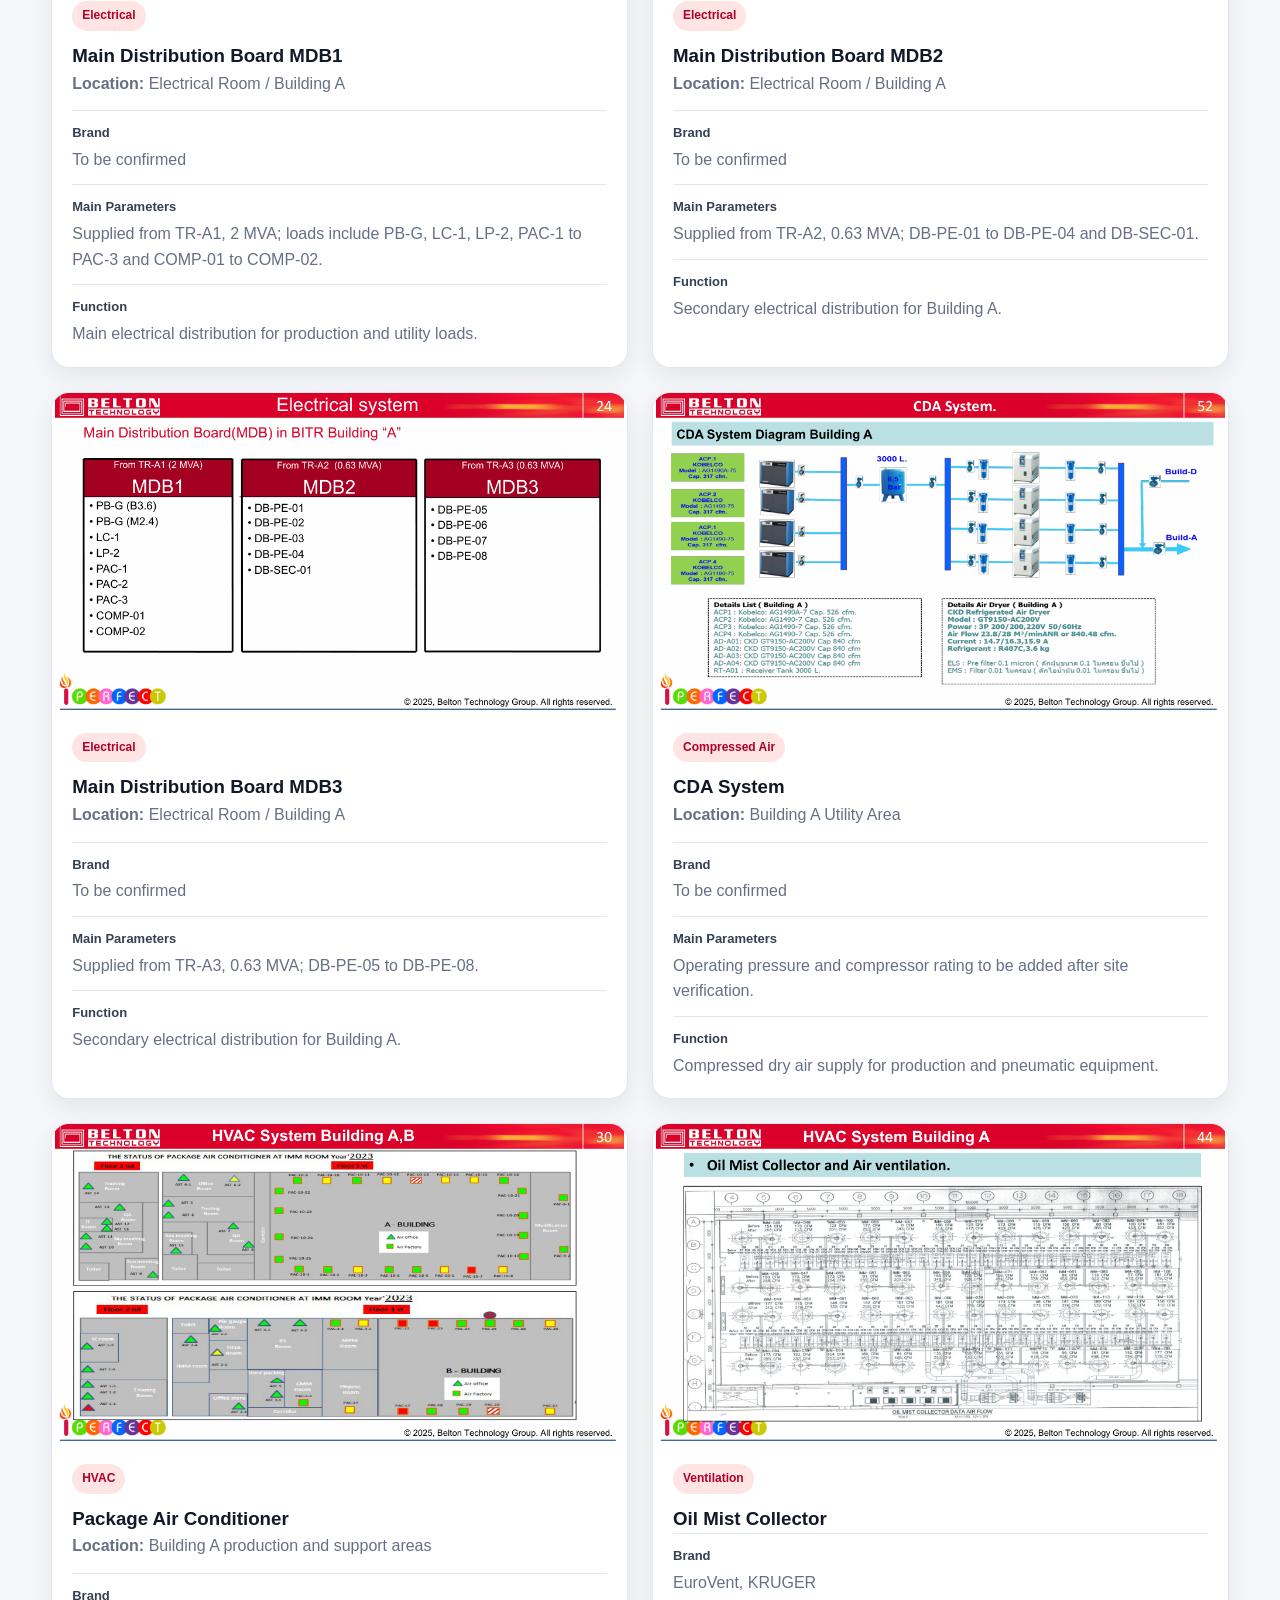
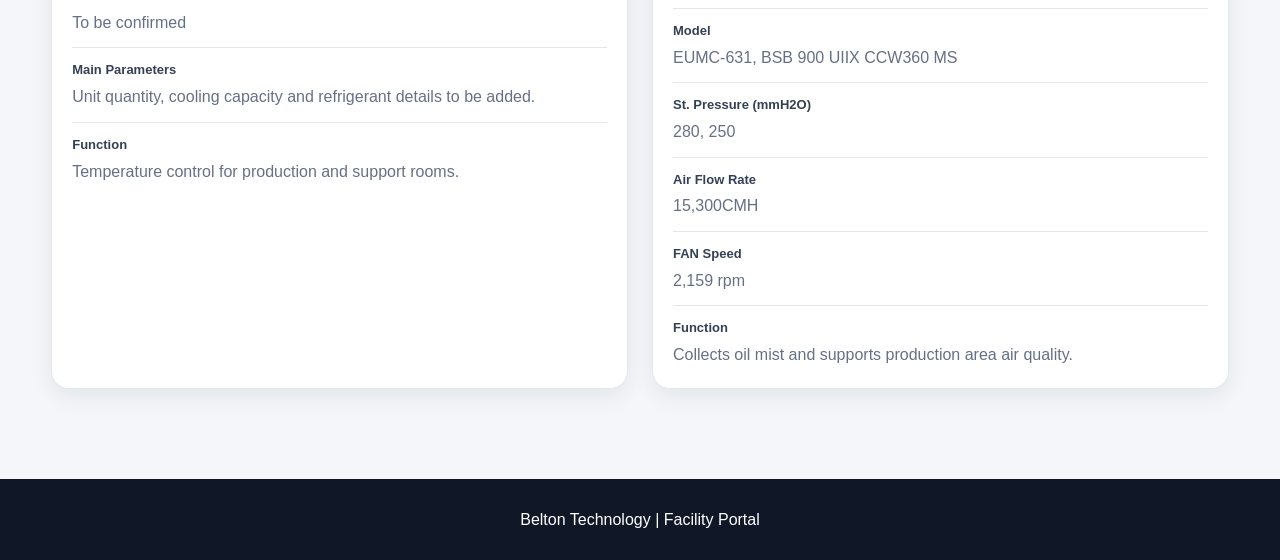
==== commit ae38a625: "Spacing Changes" ====
--- a/buildingA.html
+++ b/buildingA.html
@@ -78,7 +78,7 @@
     <section class="section">
       <div class="container">
         <div class="section-title">
-          <h2>Building A Equipment</h2>
+          <h2>Equipments</h2>
         </div>
         <div class="equipment-grid">
           <article class="equipment-card">
--- a/style.css
+++ b/style.css
@@ -1,4 +1,3 @@
-
 * {
   box-sizing: border-box;
   margin: 0;
@@ -16,11 +15,16 @@
   --dark: #101828;
 }
 
+html {
+  scroll-behavior: smooth;
+}
+
 body {
   font-family: Arial, Helvetica, sans-serif;
   background: var(--bg);
   color: var(--ink);
   line-height: 1.6;
+  overflow-x: hidden;
 }
 
 img {
@@ -33,13 +37,40 @@
   text-decoration: none;
 }
 
+/* =========================
+   Shared Layout Spacing
+========================= */
+
 .container {
-  width: min(1200px, 94%);
+  width: min(1200px, 92%);
   margin: 0 auto;
 }
 
+.section {
+  padding: clamp(36px, 5vw, 56px) 0;
+}
+
+.section-title {
+  margin-bottom: 24px;
+}
+
+.section-title h2 {
+  font-size: clamp(26px, 3vw, 32px);
+  line-height: 1.18;
+  margin-bottom: 10px;
+}
+
+.section-title p {
+  color: var(--muted);
+  max-width: 850px;
+}
+
+/* =========================
+   Header / Navigation
+========================= */
+
 .site-header {
-  background: #fff;
+  background: #ffffff;
   border-bottom: 1px solid var(--line);
   position: sticky;
   top: 0;
@@ -58,6 +89,7 @@
   display: flex;
   align-items: center;
   gap: 12px;
+  flex-shrink: 0;
 }
 
 .brand-mark {
@@ -94,8 +126,10 @@
 .top-nav {
   display: flex;
   flex-wrap: wrap;
+  align-items: center;
+  justify-content: flex-end;
   gap: 8px;
-  justify-content: flex-end;
+  background: transparent;
 }
 
 .top-nav a {
@@ -104,6 +138,7 @@
   color: #344054;
   font-weight: 700;
   font-size: 14px;
+  white-space: nowrap;
 }
 
 .top-nav a:hover,
@@ -111,13 +146,30 @@
   background: #fee4e2;
   color: var(--belton-red);
 }
+
+.hamburger {
+  display: none;
+  border: none;
+  background: #fee4e2;
+  color: var(--belton-red);
+  font-size: 28px;
+  font-weight: 800;
+  width: 44px;
+  height: 44px;
+  border-radius: 10px;
+  cursor: pointer;
+}
+
+/* =========================
+   Normal Page Hero
+========================= */
 
 .page-hero {
   background:
     linear-gradient(90deg, rgba(16, 24, 40, 0.94), rgba(127, 0, 31, 0.88)),
     linear-gradient(135deg, var(--belton-red), var(--dark));
   color: #fff;
-  padding: 66px 0;
+  padding: clamp(42px, 6vw, 66px) 0;
 }
 
 .page-hero h1 {
@@ -139,56 +191,205 @@
   color: #fda29b;
 }
 
-.section {
-  padding: 48px 0;
-}
-
-.section-title {
-  margin-bottom: 24px;
-}
-
-.section-title h2 {
-  font-size: 32px;
-  line-height: 1.18;
-  margin-top: 6px;
-}
-
-.section-title p {
-  color: var(--muted);
+/* =========================
+   Building Hero Carousel
+========================= */
+
+.building-hero-carousel {
+  position: relative;
+  height: 620px;
+  overflow: hidden;
+  color: white;
+}
+
+.carousel-track {
+  display: flex;
+  width: 100%;
+  height: 100%;
+  transition: transform 0.8s ease-in-out;
+}
+
+.carousel-track img {
+  min-width: 100%;
+  height: 100%;
+  object-fit: cover;
+}
+
+.hero-overlay {
+  position: absolute;
+  inset: 0;
+  background: linear-gradient(
+    90deg,
+    rgba(16, 24, 40, 0.78),
+    rgba(80, 0, 35, 0.45)
+  );
+  z-index: 1;
+}
+
+.hero-text {
+  position: absolute;
+  z-index: 2;
+  top: 50%;
+  left: 50%;
+  width: min(1200px, 92%);
+  transform: translate(-50%, -50%);
+  animation: fadeHero 0.8s ease both;
+}
+
+.hero-text h1 {
+  font-size: clamp(48px, 7vw, 92px);
+  line-height: 1;
+  margin: 14px 0 20px;
+}
+
+.hero-text p {
   max-width: 850px;
-}
+  font-size: 20px;
+  color: white;
+}
+
+@keyframes fadeHero {
+  from {
+    opacity: 0;
+    transform: translate(-50%, -42%);
+  }
+
+  to {
+    opacity: 1;
+    transform: translate(-50%, -50%);
+  }
+}
+
+/* Carousel buttons */
+
+.carousel-btn {
+  position: absolute;
+  top: 50%;
+  transform: translateY(-50%);
+  z-index: 5;
+  width: 52px;
+  height: 52px;
+  border: none;
+  border-radius: 50%;
+  background: rgba(255, 255, 255, 0.92);
+  color: #7f001f;
+  display: grid;
+  place-items: center;
+  padding: 0;
+  margin: 0;
+  box-sizing: border-box;
+  line-height: 1;
+  cursor: pointer;
+  appearance: none;
+}
+
+.carousel-btn:hover {
+  background: white;
+}
+
+.carousel-btn::before {
+  content: "";
+  width: 11px;
+  height: 11px;
+  border: solid #7f001f;
+  border-width: 0 4px 4px 0;
+  display: block;
+}
+
+.prev-btn {
+  left: 28px;
+}
+
+.next-btn {
+  right: 28px;
+}
+
+.prev-btn::before {
+  transform: rotate(135deg);
+  margin-left: 4px;
+}
+
+.next-btn::before {
+  transform: rotate(-45deg);
+  margin-right: 4px;
+}
+
+/* Carousel dots */
+
+.carousel-dots {
+  position: absolute;
+  left: 50%;
+  bottom: 18px;
+  transform: translateX(-50%);
+  display: flex;
+  gap: 10px;
+  z-index: 20;
+}
+
+.carousel-dot {
+  width: 6px;
+  height: 6px;
+  border: none;
+  border-radius: 50%;
+  background-color: rgba(255, 255, 255, 0.65);
+  cursor: pointer;
+  transition: transform 0.3s ease, background-color 0.3s ease;
+}
+
+.carousel-dot.active {
+  background-color: #ffffff;
+  transform: scale(1.25);
+}
+
+.carousel-dot:hover {
+  background-color: #ffffff;
+  transform: scale(1.2);
+}
+
+/* =========================
+   Shared Grids / Cards
+========================= */
 
 .summary-grid,
 .card-grid,
 .building-grid,
 .image-grid,
+.stat-grid,
+.two-stat-grid,
+.equipment-grid {
+  display: grid;
+  gap: 24px;
+}
+
+.summary-grid {
+  grid-template-columns: minmax(0, 1.05fr) minmax(320px, 0.95fr);
+  align-items: start;
+}
+
+.card-grid,
+.building-grid {
+  grid-template-columns: repeat(3, minmax(0, 1fr));
+}
+
 .stat-grid {
-  display: grid;
-  gap: 20px;
-}
-
-.summary-grid {
-  grid-template-columns: 1.05fr 0.95fr;
-  align-items: start;
-}
-
-.card-grid {
-  grid-template-columns: repeat(3, 1fr);
-}
-
-.building-grid {
-  grid-template-columns: repeat(3, 1fr);
-}
-
-.stat-grid {
-  grid-template-columns: repeat(4, 1fr);
+  grid-template-columns: repeat(4, minmax(0, 1fr));
+}
+
+.image-grid,
+.equipment-grid {
+  grid-template-columns: repeat(2, minmax(0, 1fr));
+}
+
+.two-stat-grid {
+  grid-template-columns: repeat(2, minmax(180px, 1fr));
 }
 
 .card,
 .building-card,
 .image-card,
 .table-wrap,
-.stat {
+.stat,
+.equipment-card {
   background: var(--card);
   border: 1px solid var(--line);
   border-radius: 18px;
@@ -210,12 +411,16 @@
   color: var(--muted);
 }
 
-.building-card {
-  transition: transform 0.2s ease, box-shadow 0.2s ease;
-}
-
-.building-card:hover {
-  transform: translateY(-4px);
+.building-card,
+.equipment-card,
+.two-stat-grid .stat {
+  transition: transform 0.22s ease, box-shadow 0.22s ease, background 0.22s ease;
+}
+
+.building-card:hover,
+.equipment-card:hover,
+.two-stat-grid .stat:hover {
+  transform: translateY(-5px);
   box-shadow: 0 16px 32px rgba(16, 24, 40, 0.13);
 }
 
@@ -258,10 +463,6 @@
   font-size: 14px;
 }
 
-.image-grid {
-  grid-template-columns: repeat(2, 1fr);
-}
-
 .image-card {
   padding: 14px;
 }
@@ -279,6 +480,10 @@
   font-size: 14px;
   font-weight: 800;
 }
+
+/* =========================
+   Tables / Notes
+========================= */
 
 .table-wrap {
   overflow-x: auto;
@@ -310,69 +515,9 @@
   color: #7c2d12;
 }
 
-.site-footer {
-  background: var(--dark);
-  color: #fff;
-  text-align: center;
-  padding: 28px;
-  margin-top: 34px;
-}
-
-@media (max-width: 1000px) {
-  .header-inner,
-  .summary-grid {
-    grid-template-columns: 1fr;
-    display: grid;
-  }
-
-  .top-nav {
-    justify-content: flex-start;
-  }
-
-  .card-grid,
-  .building-grid,
-  .stat-grid {
-    grid-template-columns: repeat(2, 1fr);
-  }
-
-  .image-grid {
-    grid-template-columns: 1fr;
-  }
-}
-
-@media (max-width: 640px) {
-  .card-grid,
-  .building-grid,
-  .stat-grid {
-    grid-template-columns: 1fr;
-  }
-
-  .page-hero {
-    padding: 42px 0;
-  }
-}
-
-/* Equipment grid */
-
-.two-stat-grid {
-  display: grid;
-  grid-template-columns: repeat(2, minmax(180px, 1fr));
-  gap: 20px;
-}
-
-.equipment-grid {
-  display: grid;
-  grid-template-columns: repeat(2, 1fr);
-  gap: 22px;
-}
-
-.equipment-card {
-  background: var(--card);
-  border: 1px solid var(--line);
-  border-radius: 18px;
-  box-shadow: 0 8px 22px rgba(16, 24, 40, 0.07);
-  overflow: hidden;
-}
+/* =========================
+   Equipment Cards
+========================= */
 
 .equipment-card img {
   width: 100%;
@@ -413,7 +558,6 @@
 }
 
 .equipment-card dt {
-
   font-weight: 800;
   color: #344054;
   font-size: 13px;
@@ -424,145 +568,9 @@
   margin-top: 3px;
 }
 
-@media (max-width: 900px) {
-  .equipment-grid {
-    grid-template-columns: 1fr;
-  }
-
-  .two-stat-grid {
-    grid-template-columns: 1fr;
-  }
-}
-
-/* Carousel of Each page displayin the building images*/
-
-.building-hero-carousel {
-  position: relative;
-  height: 620px;
-  overflow: hidden;
-  color: white;
-}
-.carousel-track {
-  display: flex;
-  width: 100%;
-  height: 100%;
-  transition: transform 0.8s ease-in-out;
-}
-
-.carousel-track img {
-  min-width: 100%;
-  height: 100%;
-  object-fit: cover;
-}
-
-.hero-overlay {
-  position: absolute;
-  inset: 0;
-  background: linear-gradient(
-    90deg,
-    rgba(16, 24, 40, 0.78),
-    rgba(80, 0, 35, 0.45)
-  );
-  z-index: 1;
-}
-
-.hero-text {
-  position: absolute;
-  z-index: 2;
-  top: 50%;
-  left: 8%;
-  transform: translateY(-50%);
-}
-
-.hero-text h1 {
-  font-size: clamp(48px, 7vw, 92px);
-  line-height: 1;
-  margin: 14px 0 20px;
-}
-
-.hero-text p {
-  max-width: 850px;
-  font-size: 20px;
-  color: white;
-}
-
-/* Carousel button */
-
-.carousel-btn {
-  position: absolute;
-  top: 50%;
-  transform: translateY(-50%);
-  z-index: 5;
-
-  width: 52px;
-  height: 52px;
-  border: none;
-  border-radius: 50%;
-  background: rgba(255, 255, 255, 0.92);
-  color: #7f001f;
-
-  display: grid;
-  place-items: center;
-
-  padding: 0;
-  margin: 0;
-  box-sizing: border-box;
-  line-height: 1;
-  cursor: pointer;
-  appearance: none;
-}
-
-.carousel-btn:hover {
-  background: white;
-}
-
-.carousel-btn::before {
-  content: "";
-  width: 11px;
-  height: 11px;
-  border: solid #7f001f;
-  border-width: 0 4px 4px 0;
-  display: block;
-}
-
-.prev-btn {
-  left: 28px;
-}
-
-.next-btn {
-  right: 28px;
-}
-
-.prev-btn::before {
-  transform: rotate(135deg);
-  margin-left: 4px;
-}
-
-.next-btn::before {
-  transform: rotate(-45deg);
-  margin-right: 4px;
-}
-
-/* Fix header background color */
-.site-header {
-  background: #ffffff;
-  border-bottom: 1px solid var(--line);
-}
-
-.header-inner {
-  background: #ffffff;
-}
-
-.top-nav {
-  background: transparent;
-}
-
-.top-nav a {
-  color: #344054;
-}
-
-
-/* Interactive stat cards */
+/* =========================
+   Interactive Stat Cards
+========================= */
 
 .interactive-stats {
   grid-template-columns: repeat(2, minmax(180px, 1fr));
@@ -598,48 +606,22 @@
   font-size: 16px;
 }
 
-.equipment-card {
-  transition: transform 0.22s ease, box-shadow 0.22s ease;
-}
-
-.equipment-card:hover {
-  transform: translateY(-5px);
-  box-shadow: 0 16px 32px rgba(16, 24, 40, 0.13);
-}
-
-
-
-.hero-text {
-  animation: fadeUp 0.8s ease both;
-}
-
-@keyframes fadeUp {
-  from {
-    opacity: 0;
-    transform: translateY(-40%);
-  }
-
-  to {
-    opacity: 1;
-    transform: translateY(-50%);
-  }
-}
-
-/* Lift effect for building overview stat cards */
-.two-stat-grid .stat {
-  transition: transform 0.25s ease, box-shadow 0.25s ease;
-}
-
-.two-stat-grid .stat:hover {
-  transform: translateY(-6px);
-  box-shadow: 0 18px 34px rgba(16, 24, 40, 0.14);
-}
-
-
-
-
-
-/* Back to Top Button */
+/* =========================
+   Footer
+========================= */
+
+.site-footer {
+  background: var(--dark);
+  color: #fff;
+  text-align: center;
+  padding: 28px;
+  margin-top: 34px;
+}
+
+/* =========================
+   Back to Top Button
+========================= */
+
 .back-to-top {
   position: fixed;
   right: 25px;
@@ -670,19 +652,6 @@
   background-color: #444;
 }
 
-/* Smaller button on mobile */
-@media (max-width: 600px) {
-  .back-to-top {
-    right: 18px;
-    bottom: 18px;
-    width: 42px;
-    height: 42px;
-    font-size: 22px;
-  }
-}
-
-
-
 /* =========================
    Image Zoom Popup
 ========================= */
@@ -691,7 +660,6 @@
   cursor: zoom-in;
 }
 
-/* Popup background */
 .image-popup {
   position: fixed;
   top: 0;
@@ -707,12 +675,10 @@
   padding: 20px;
 }
 
-/* Show popup */
 .image-popup.active {
   display: flex;
 }
 
-/* Large image */
 .image-popup-img {
   max-width: 90%;
   max-height: 80vh;
@@ -721,7 +687,6 @@
   cursor: default;
 }
 
-/* Caption text */
 .image-popup-caption {
   color: white;
   margin-top: 12px;
@@ -730,7 +695,6 @@
   max-width: 90%;
 }
 
-/* Close button */
 .image-popup-close {
   position: absolute;
   top: 25px;
@@ -746,25 +710,6 @@
   transform: scale(1.15);
 }
 
-/* Mobile adjustment */
-@media (max-width: 600px) {
-  .image-popup-img {
-    max-width: 95%;
-    max-height: 75vh;
-  }
-
-  .image-popup-close {
-    top: 18px;
-    right: 24px;
-    font-size: 36px;
-  }
-
-  .image-popup-caption {
-    font-size: 14px;
-  }
-}
-
-
 /* =========================
    Scroll Reveal Animation
 ========================= */
@@ -780,42 +725,28 @@
   transform: translateY(0);
 }
 
-
-
-/* =========================
-   Carousel Dots
-========================= */
-
-.carousel-dots {
-  position: absolute;
-  left: 50%;
-  bottom: 18px;
-  transform: translateX(-50%);
-  display: flex;
-  gap: 10px;
-  z-index: 20;
-}
-
-.carousel-dot {
-  width: 6px;
-  height: 6px;
-  border: none;
-  border-radius: 50%;
-  background-color: rgba(255, 255, 255, 0.65);
-  cursor: pointer;
-  transition: transform 0.3s ease, background-color 0.3s ease;
-}
-
-.carousel-dot.active {
-  background-color: #ffffff;
-  transform: scale(1.25);
-}
-
-.carousel-dot:hover {
-  background-color: #ffffff;
-  transform: scale(1.2);
-}
-
+/* Keep equipment visible even if reveal classes are accidentally added to cards */
+.equipment-grid,
+.equipment-card,
+.equipment-card img,
+.equipment-body {
+  opacity: 1 !important;
+  visibility: visible !important;
+}
+
+.equipment-grid.reveal,
+.equipment-card.reveal,
+.equipment-card img.reveal,
+.equipment-body.reveal,
+.equipment-card .reveal {
+  opacity: 1 !important;
+  visibility: visible !important;
+  transform: none !important;
+}
+
+/* =========================
+   Text Size / Theme Buttons
+========================= */
 
 .text-size-box {
   position: fixed;
@@ -834,7 +765,7 @@
   margin: 0 0 8px;
   font-size: 13px;
   font-weight: 600;
-  color: #ffffff;
+  color: #4b5563;
 }
 
 .text-size-buttons {
@@ -845,7 +776,7 @@
 .text-size-buttons button {
   border: none;
   background-color: #ffffff;
-  color: rgb(0, 0, 0);
+  color: #000000;
   padding: 6px 9px;
   border-radius: 8px;
   cursor: pointer;
@@ -854,23 +785,14 @@
 }
 
 .text-size-buttons button:hover {
-  background-color: #ffffff;
+  background-color: #f3f4f6;
   transform: translateY(-2px);
-}
-
-
-.overview-title {
-  font-size: 34px;
-  font-weight: 800;
-  color: #4b5563;
-  margin-bottom: 15px;
-  letter-spacing: 0.5px;
 }
 
 .theme-toggle {
   position: fixed;
-  right: 20px;
-  bottom: 20px;
+  right: 25px;
+  bottom: 85px;
   width: 46px;
   height: 46px;
   border: none;
@@ -884,154 +806,63 @@
   transition: 0.3s ease;
 }
 
-
-/* =========================
-   Better Mobile View
-========================= */
+.overview-title {
+  font-size: 34px;
+  font-weight: 800;
+  color: #4b5563;
+  margin-bottom: 15px;
+  letter-spacing: 0.5px;
+}
+
+/* =========================
+   Responsive Design
+========================= */
+
+@media (max-width: 1000px) {
+  .header-inner {
+    gap: 16px;
+  }
+
+  .top-nav a {
+    font-size: 13px;
+    padding: 8px 10px;
+  }
+
+  .summary-grid {
+    grid-template-columns: 1fr;
+  }
+
+  .card-grid,
+  .building-grid,
+  .stat-grid {
+    grid-template-columns: repeat(2, minmax(0, 1fr));
+  }
+
+  .image-grid,
+  .equipment-grid {
+    grid-template-columns: 1fr;
+  }
+
+  .building-hero-carousel {
+    height: 520px;
+  }
+}
 
 @media (max-width: 768px) {
-
-  body {
-    overflow-x: hidden;
-  }
-
   .container {
-    width: 92%;
+    width: min(100% - 32px, 1200px);
   }
 
   .header-inner {
     min-height: auto;
     padding: 14px 0;
-    gap: 14px;
-  }
-
-  .brand {
-    justify-content: center;
-  }
-
-  .company-logo {
-    height: 45px;
-  }
-
-  .top-nav {
-    justify-content: center;
-    gap: 6px;
-  }
-
-  .top-nav a {
-    font-size: 13px;
-    padding: 8px 10px;
-  }
-
-  .building-hero-carousel {
-    height: 420px;
-  }
-
-  .hero-text {
-    left: 6%;
-    right: 6%;
-  }
-
-  .hero-text h1 {
-    font-size: 36px;
-  }
-
-  .hero-text p {
-    font-size: 15px;
-    max-width: 100%;
-  }
-
-  .carousel-btn {
-    width: 40px;
-    height: 40px;
-  }
-
-  .prev-btn {
-    left: 12px;
-  }
-
-  .next-btn {
-    right: 12px;
-  }
-
-  .section {
-    padding: 34px 0;
-  }
-
-  .section-title h2,
-  .overview-title {
-    font-size: 26px;
-  }
-
-  .card,
-  .building-card div,
-  .equipment-body,
-  .stat {
-    padding: 16px;
-  }
-
-  .equipment-card img {
-    height: 240px;
-  }
-}
-
-@media (max-width: 480px) {
-
-  .building-hero-carousel {
-    height: 360px;
-  }
-
-  .hero-text h1 {
-    font-size: 30px;
-  }
-
-  .hero-text p {
-    font-size: 14px;
-  }
-
-  .top-nav a {
-    font-size: 12px;
-    padding: 7px 9px;
-  }
-
-  .page-hero h1 {
-    font-size: 30px;
-  }
-
-  .section-title h2,
-  .overview-title {
-    font-size: 23px;
-  }
-
-  .equipment-card img {
-    height: 210px;
-  }
-}
-
-/* =========================
-   Mobile Hamburger Menu
-========================= */
-
-.hamburger {
-  display: none;
-  border: none;
-  background: #fee4e2;
-  color: var(--belton-red);
-  font-size: 28px;
-  font-weight: 800;
-  width: 44px;
-  height: 44px;
-  border-radius: 10px;
-  cursor: pointer;
-}
-
-@media (max-width: 768px) {
-
-  .header-inner {
-    display: flex;
     flex-wrap: wrap;
     justify-content: space-between;
     align-items: center;
+  }
+
+  .company-logo {
+    height: 45px;
   }
 
   .hamburger {
@@ -1061,117 +892,89 @@
     padding: 12px;
     font-size: 14px;
   }
-}
-
-
-/* =========================
-   Fix Invisible Equipment Cards
-========================= */
-
-.equipment-grid,
-.equipment-card,
-.equipment-card img,
-.equipment-body {
-  opacity: 1 !important;
-  visibility: visible !important;
-}
-
-.equipment-grid.reveal,
-.equipment-card.reveal,
-.equipment-card img.reveal,
-.equipment-body.reveal,
-.equipment-card .reveal {
-  opacity: 1 !important;
-  visibility: visible !important;
-  transform: none !important;
-}
-
-
-
-/* Force equipment cards to stay visible */
-.equipment-grid .equipment-card,
-.equipment-grid .equipment-card img,
-.equipment-grid .equipment-body {
-  opacity: 1 !important;
-  visibility: visible !important;
-  transform: none !important;
-  display: block !important;
-}
-
-/* =========================
-   Final fix for invisible equipment sections
-========================= */
-
-.reveal:has(.equipment-grid),
-.reveal:has(.equipment-card),
-.section:has(.equipment-grid),
-.container:has(.equipment-grid),
-.equipment-grid,
-.equipment-card,
-.equipment-card img,
-.equipment-body {
-  opacity: 1 !important;
-  visibility: visible !important;
-  transform: none !important;
-}
-
-/* =========================
-   Smaller Carousel Buttons on Mobile
-========================= */
-
-@media (max-width: 768px) {
-  .carousel-btn {
-    width: 38px;
-    height: 38px;
-  }
-
-  .carousel-btn::before {
-    width: 8px;
-    height: 8px;
-    border-width: 0 3px 3px 0;
-  }
-
-  .prev-btn {
-    left: 14px;
-  }
-
-  .next-btn {
-    right: 14px;
-  }
-}
-
-@media (max-width: 480px) {
-  .carousel-btn {
-    width: 34px;
-    height: 34px;
-  }
-
-  .carousel-btn::before {
-    width: 7px;
-    height: 7px;
-    border-width: 0 3px 3px 0;
-  }
-
-  .prev-btn {
-    left: 10px;
-  }
-
-  .next-btn {
-    right: 10px;
-  }
-}
-
-@media (max-width: 768px) {
+
+  .section {
+    padding: 38px 0;
+  }
+
+  .building-hero-carousel {
+    height: 420px;
+  }
+
+  .hero-text {
+    width: min(100% - 48px, 1200px);
+  }
+
   .hero-text h1 {
     font-size: 36px;
   }
 
   .hero-text p {
     font-size: 17px;
+    max-width: 100%;
+  }
+
+  .building-hero-carousel .carousel-btn {
+    display: none !important;
+  }
+
+  .card-grid,
+  .building-grid,
+  .stat-grid,
+  .two-stat-grid,
+  .interactive-stats {
+    grid-template-columns: 1fr;
+  }
+
+  .card,
+  .building-card div,
+  .equipment-body,
+  .stat {
+    padding: 16px;
+  }
+
+  .equipment-card img {
+    height: 240px;
+  }
+
+  .back-to-top {
+    right: 18px;
+    bottom: 18px;
+    width: 42px;
+    height: 42px;
+    font-size: 22px;
+  }
+
+  .theme-toggle {
+    right: 18px;
+    bottom: 72px;
+  }
+
+  .image-popup-img {
+    max-width: 95%;
+    max-height: 75vh;
+  }
+
+  .image-popup-close {
+    top: 18px;
+    right: 24px;
+    font-size: 36px;
+  }
+
+  .image-popup-caption {
+    font-size: 14px;
   }
 }
 
 @media (max-width: 480px) {
+  .container {
+    width: min(100% - 24px, 1200px);
+  }
+
+  .building-hero-carousel {
+    height: 360px;
+  }
+
   .hero-text h1 {
     font-size: 30px;
   }
@@ -1179,15 +982,17 @@
   .hero-text p {
     font-size: 15px;
   }
-}
-
-/* =========================
-   Hide Carousel Arrows on Phone View
-========================= */
-
-@media (max-width: 768px) {
-  .building-hero-carousel .carousel-btn {
-    display: none !important;
-  }
-}
-
+
+  .page-hero h1 {
+    font-size: 30px;
+  }
+
+  .section-title h2,
+  .overview-title {
+    font-size: 23px;
+  }
+
+  .equipment-card img {
+    height: 210px;
+  }
+}
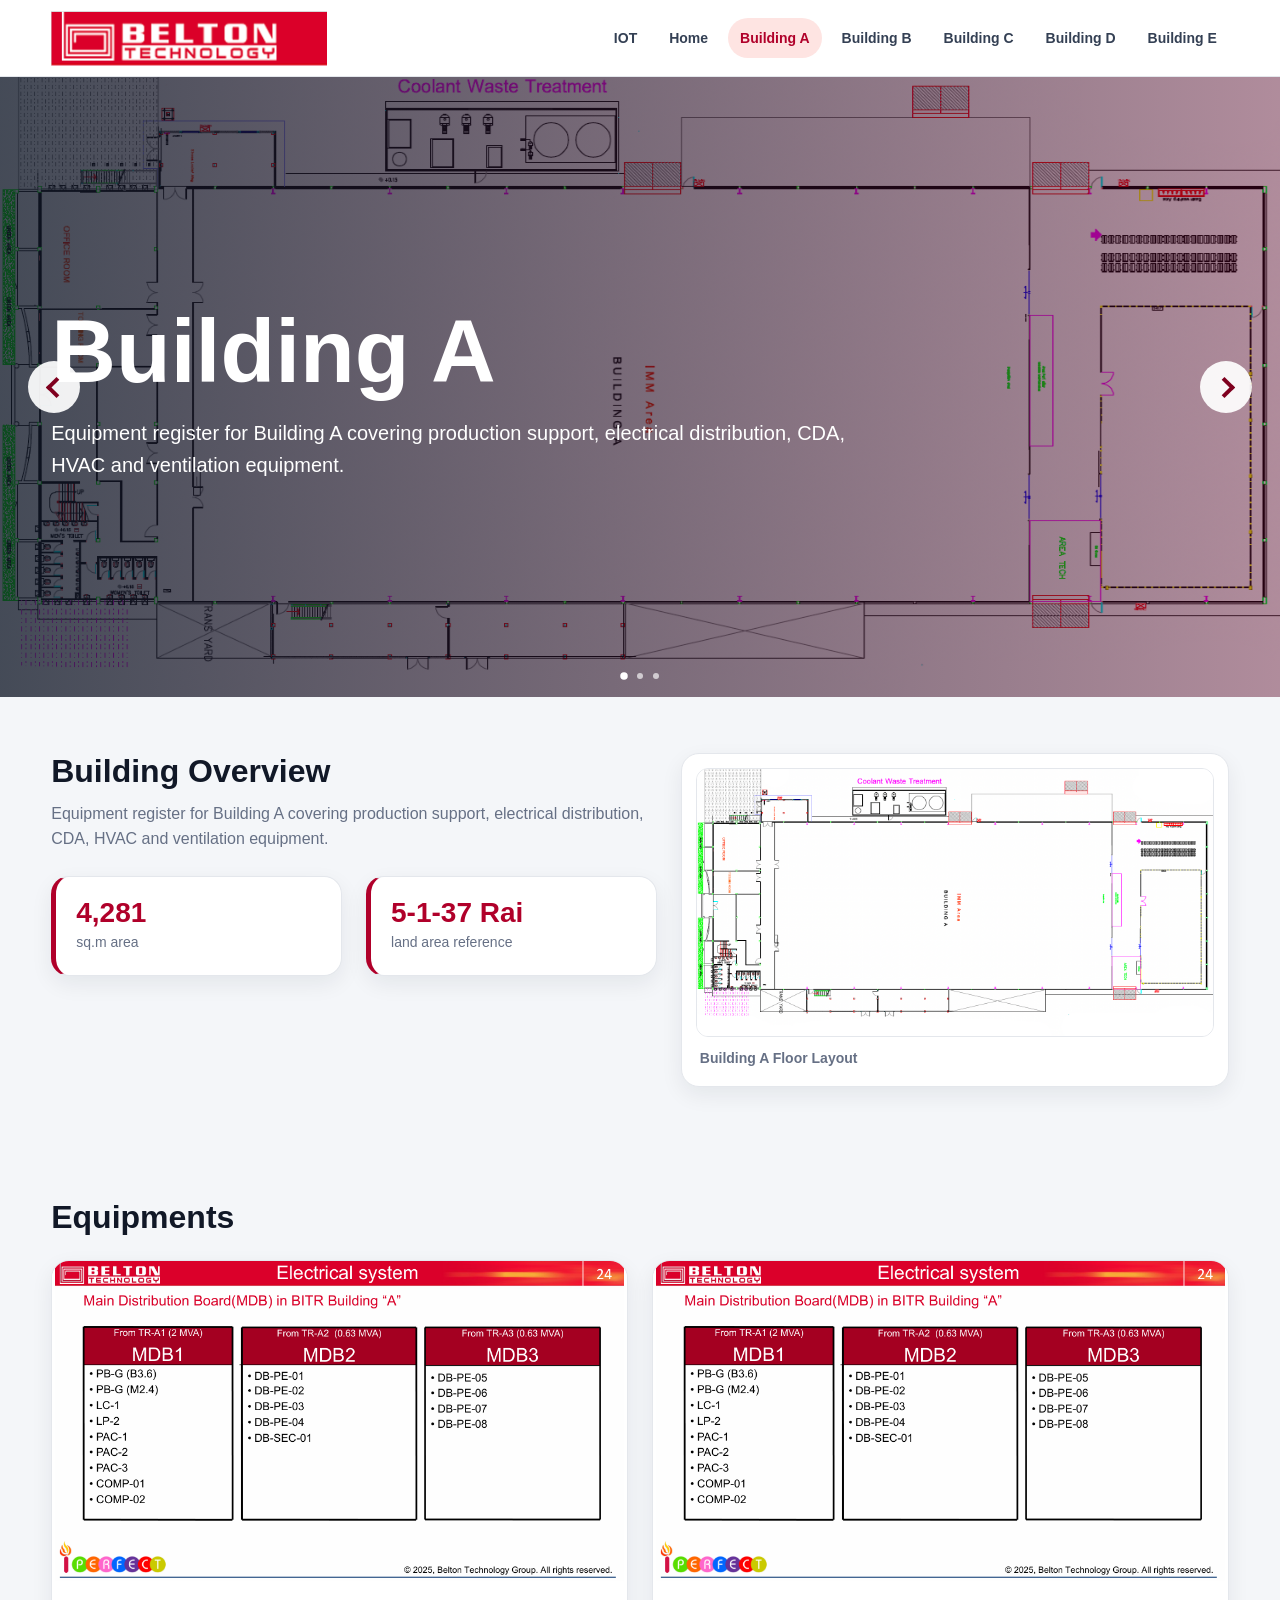
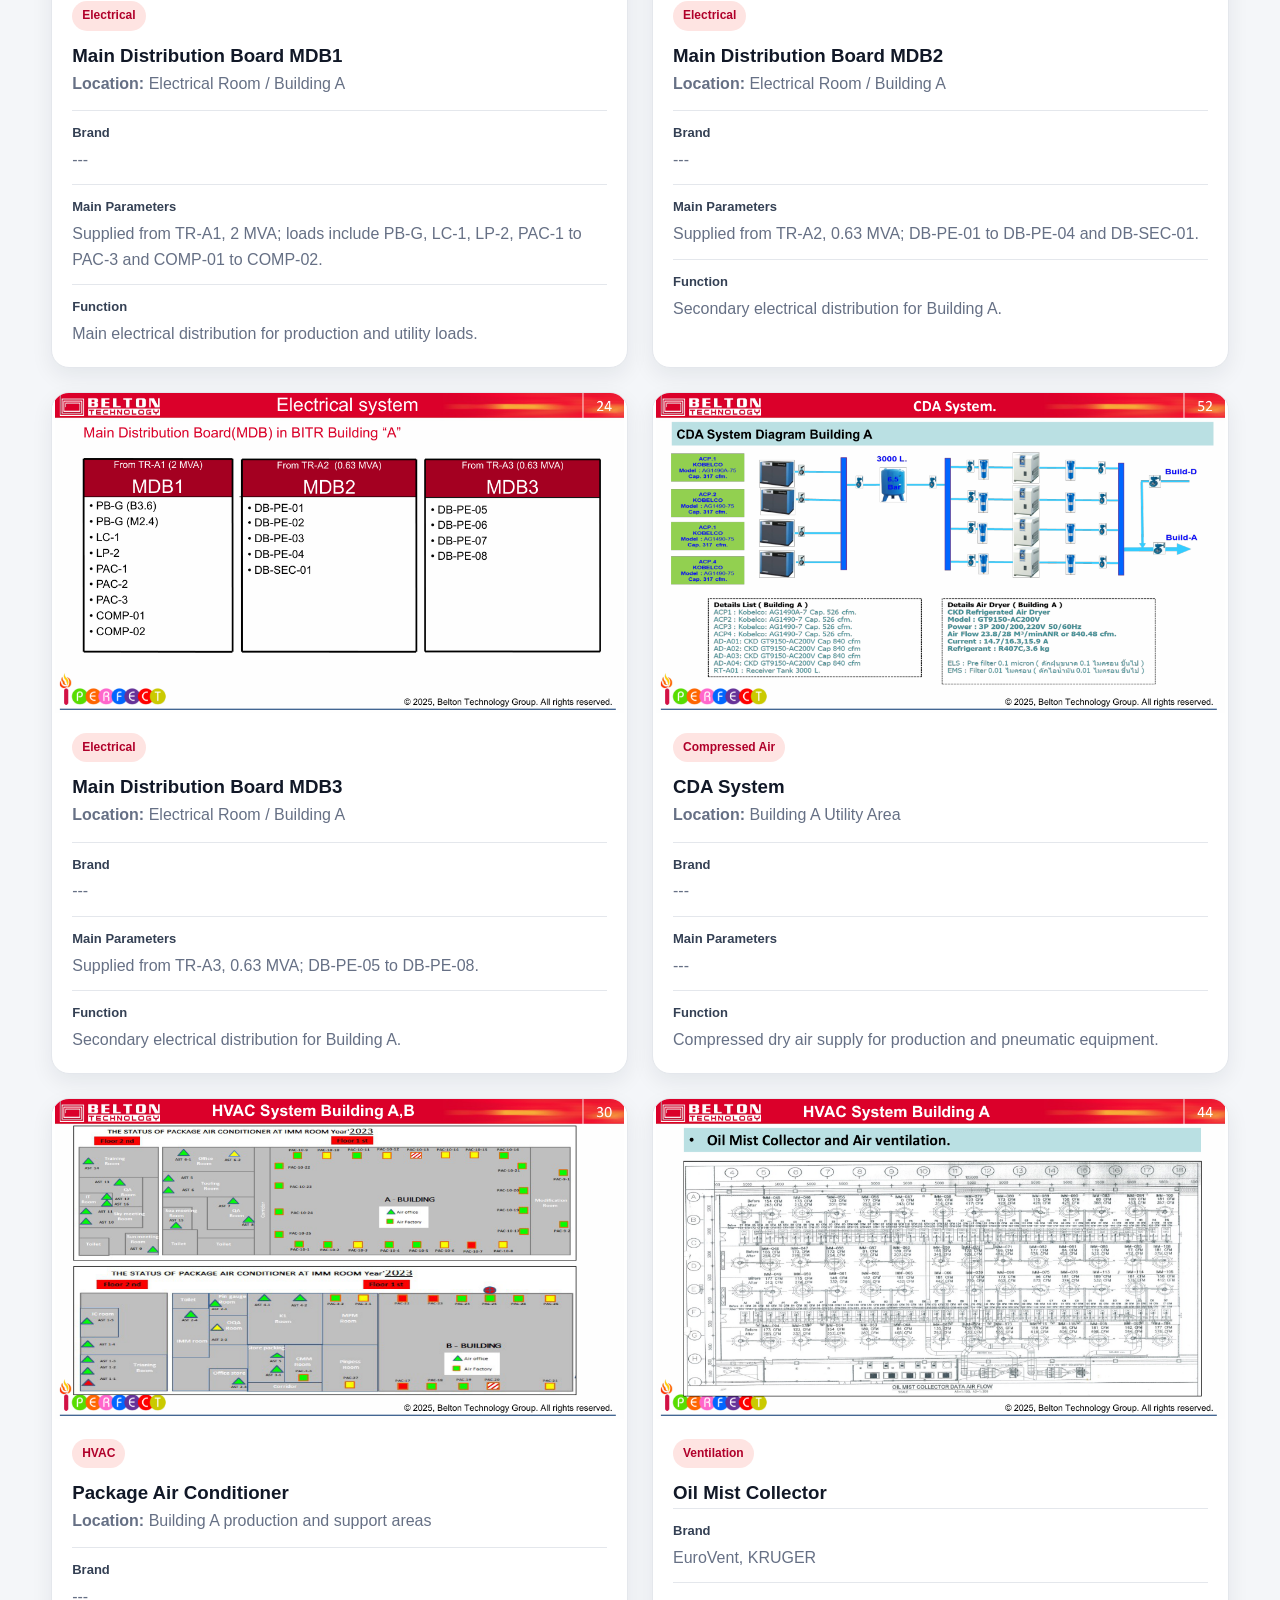
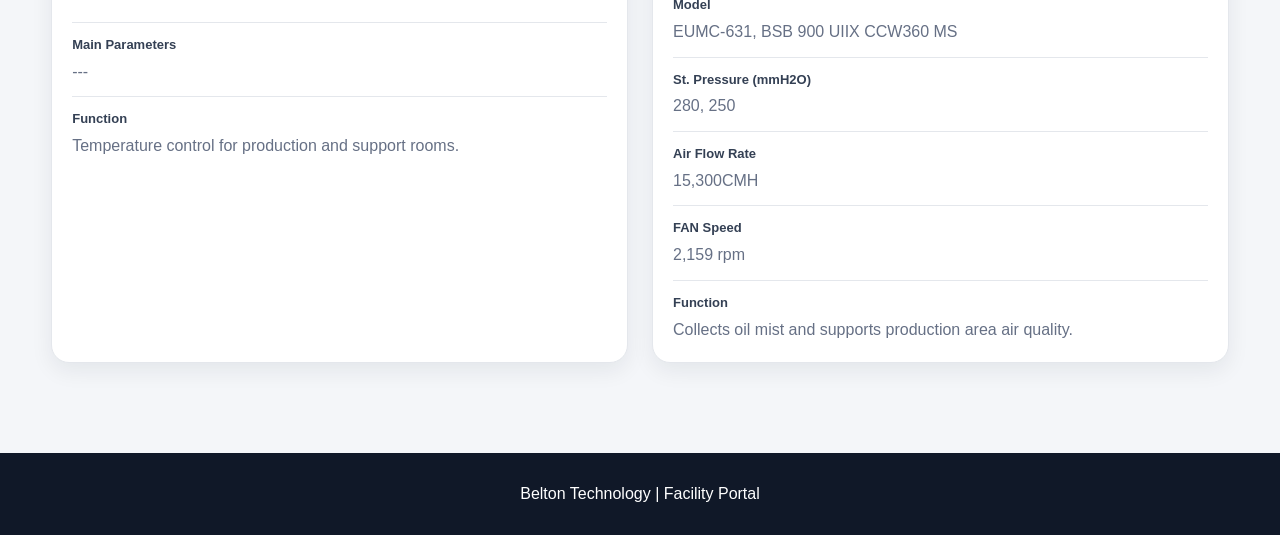
==== commit e5ec7237: "New page added IOT" ====
--- a/buildingA.html
+++ b/buildingA.html
@@ -18,7 +18,8 @@
       ☰
     </button>
 
-    <nav class="top-nav" id="mobileNav">  
+    <nav class="top-nav" id="mobileNav"> 
+  <a href="IOT.html">IOT</a>
   <a href="index.html">Home</a>
   <a class="active" href="buildingA.html">Building A</a>
   <a href="buildingB.html">Building B</a>
@@ -88,7 +89,7 @@
               <h3>Main Distribution Board MDB1</h3>
               <p class="equipment-location"><strong>Location:</strong> Electrical Room / Building A</p>
               <dl>
-                <div><dt>Brand</dt><dd>To be confirmed</dd></div>
+                <div><dt>Brand</dt><dd>---</dd></div>
                 <div><dt>Main Parameters</dt><dd>Supplied from TR-A1, 2 MVA; loads include PB-G, LC-1, LP-2, PAC-1 to PAC-3 and COMP-01 to COMP-02.</dd></div>
                 <div><dt>Function</dt><dd>Main electrical distribution for production and utility loads.</dd></div>
               </dl>
@@ -102,7 +103,7 @@
               <h3>Main Distribution Board MDB2</h3>
               <p class="equipment-location"><strong>Location:</strong> Electrical Room / Building A</p>
               <dl>
-                <div><dt>Brand</dt><dd>To be confirmed</dd></div>
+                <div><dt>Brand</dt><dd>---</dd></div>
                 <div><dt>Main Parameters</dt><dd>Supplied from TR-A2, 0.63 MVA; DB-PE-01 to DB-PE-04 and DB-SEC-01.</dd></div>
                 <div><dt>Function</dt><dd>Secondary electrical distribution for Building A.</dd></div>
               </dl>
@@ -116,7 +117,7 @@
               <h3>Main Distribution Board MDB3</h3>
               <p class="equipment-location"><strong>Location:</strong> Electrical Room / Building A</p>
               <dl>
-                <div><dt>Brand</dt><dd>To be confirmed</dd></div>
+                <div><dt>Brand</dt><dd>---</dd></div>
                 <div><dt>Main Parameters</dt><dd>Supplied from TR-A3, 0.63 MVA; DB-PE-05 to DB-PE-08.</dd></div>
                 <div><dt>Function</dt><dd>Secondary electrical distribution for Building A.</dd></div>
               </dl>
@@ -130,8 +131,8 @@
               <h3>CDA System</h3>
               <p class="equipment-location"><strong>Location:</strong> Building A Utility Area</p>
               <dl>
-                <div><dt>Brand</dt><dd>To be confirmed</dd></div>
-                <div><dt>Main Parameters</dt><dd>Operating pressure and compressor rating to be added after site verification.</dd></div>
+                <div><dt>Brand</dt><dd>---</dd></div>
+                <div><dt>Main Parameters</dt><dd>---</dd></div>
                 <div><dt>Function</dt><dd>Compressed dry air supply for production and pneumatic equipment.</dd></div>
               </dl>
             </div>
@@ -144,8 +145,8 @@
               <h3>Package Air Conditioner</h3>
               <p class="equipment-location"><strong>Location:</strong> Building A production and support areas</p>
               <dl>
-                <div><dt>Brand</dt><dd>To be confirmed</dd></div>
-                <div><dt>Main Parameters</dt><dd>Unit quantity, cooling capacity and refrigerant details to be added.</dd></div>
+                <div><dt>Brand</dt><dd>---</dd></div>
+                <div><dt>Main Parameters</dt><dd>---</dd></div>
                 <div><dt>Function</dt><dd>Temperature control for production and support rooms.</dd></div>
               </dl>
             </div>
--- a/style.css
+++ b/style.css
@@ -995,4 +995,133 @@
   .equipment-card img {
     height: 210px;
   }
+}
+
+
+
+
+/* Keep normal hero rectangle same height on all pages */
+.page-hero {
+  height: 430px;
+  display: flex;
+  align-items: center;
+  overflow: hidden;
+}
+
+.page-hero .container {
+  width: min(1200px, 92%);
+}
+
+/* Keep paragraph from becoming too wide */
+.page-hero p {
+  max-width: 950px;
+}
+
+@media (max-width: 768px) {
+  .page-hero {
+    height: 360px;
+  }
+}
+
+@media (max-width: 480px) {
+  .page-hero {
+    height: 320px;
+  }
+}
+
+/* =========================
+   IOT Small Link Cards
+========================= */
+
+.iot-link-section {
+  padding: 50px 0;
+}
+
+.iot-link-grid {
+  display: grid;
+  grid-template-columns: repeat(4, 1fr);
+  gap: 24px;
+}
+
+.iot-link-card {
+  background: #ffffff;
+  border-radius: 18px;
+  padding: 24px 22px;
+  min-height: 145px;
+  text-decoration: none;
+  color: #101828;
+  box-shadow: 0 8px 24px rgba(16, 24, 40, 0.08);
+  border: 1px solid var(--line);
+  transition: transform 0.25s ease, box-shadow 0.25s ease;
+  display: flex;
+  flex-direction: column;
+  justify-content: center;
+}
+
+.iot-link-card:hover {
+  transform: translateY(-6px);
+  box-shadow: 0 16px 32px rgba(16, 24, 40, 0.14);
+}
+
+.iot-link-card h3 {
+  font-size: 19px;
+  line-height: 1.3;
+  font-weight: 800;
+  color: #101828;
+  margin-bottom: 10px;
+}
+
+.iot-link-card p {
+  font-size: 14px;
+  line-height: 1.5;
+  color: #667085;
+  margin: 0;
+}
+
+/* Center the last 2 cards when there are 10 cards */
+.iot-link-card:nth-child(9) {
+  grid-column: 2;
+}
+
+.iot-link-card:nth-child(10) {
+  grid-column: 3;
+}
+
+/* Tablet view */
+@media (max-width: 1000px) {
+  .iot-link-grid {
+    grid-template-columns: repeat(2, 1fr);
+  }
+
+  .iot-link-card:nth-child(9),
+  .iot-link-card:nth-child(10) {
+    grid-column: auto;
+  }
+}
+
+/* Mobile view */
+@media (max-width: 600px) {
+  .iot-link-grid {
+    grid-template-columns: 1fr;
+  }
+
+  .iot-link-card {
+    min-height: 130px;
+    padding: 22px 20px;
+  }
+
+  .iot-link-card h3 {
+    font-size: 18px;
+  }
+
+  .iot-link-card p {
+    font-size: 13px;
+  }
+}
+
+.page-title {
+  font-size: 38px;
+  font-weight: 800;
+  color: #101828;
+  margin-bottom: 30px;
 }
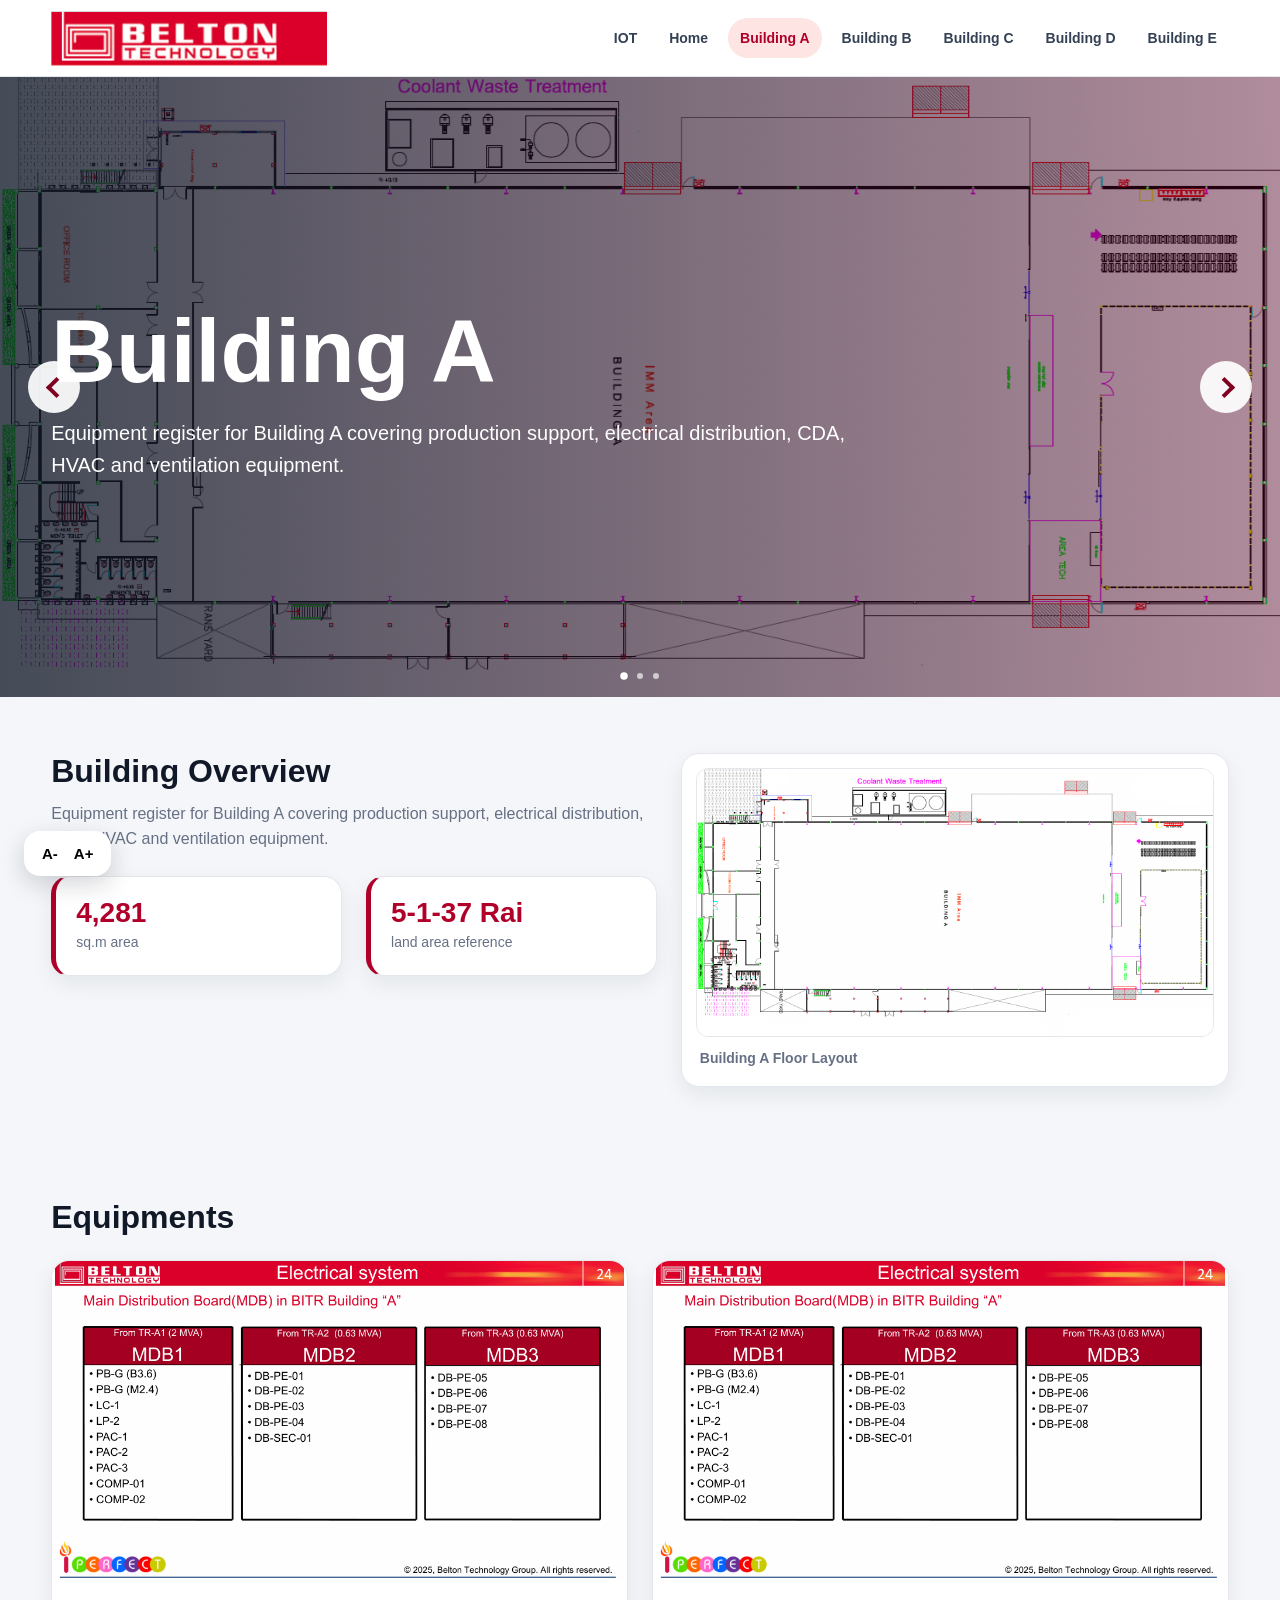
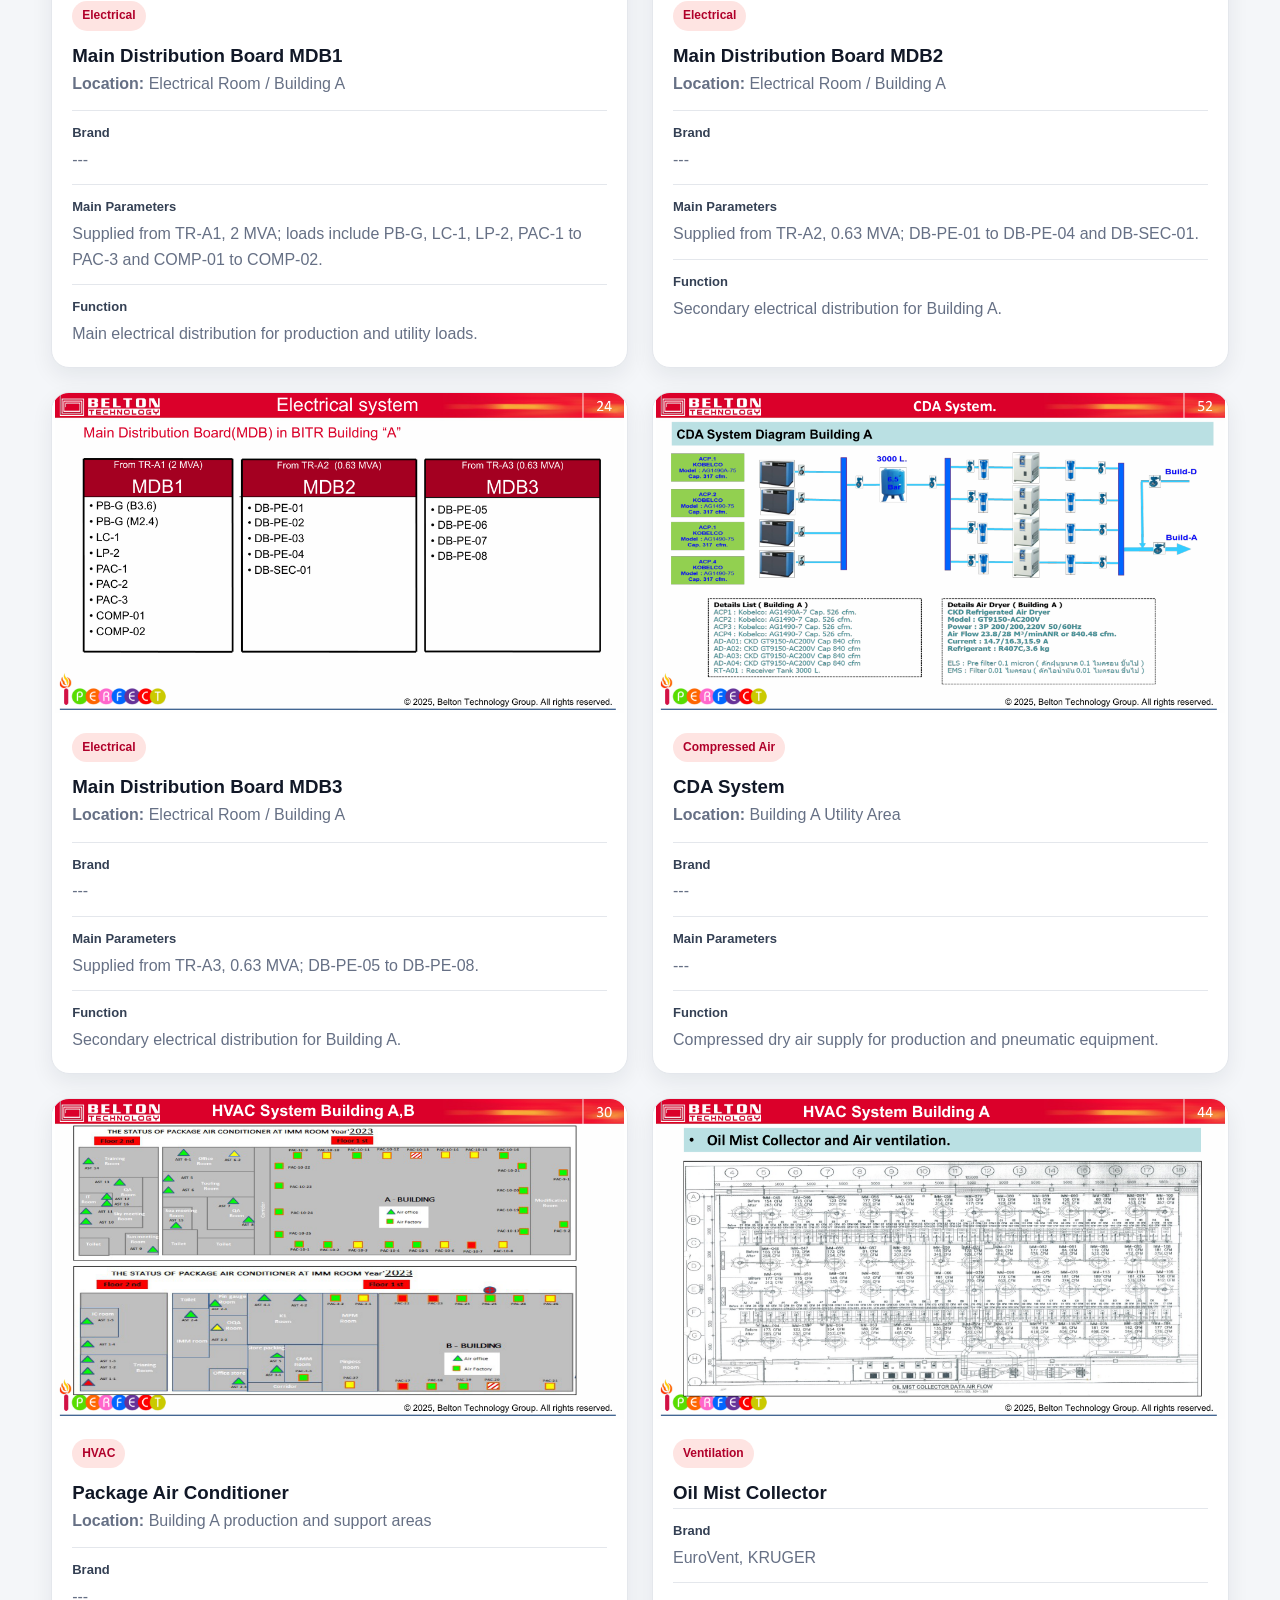
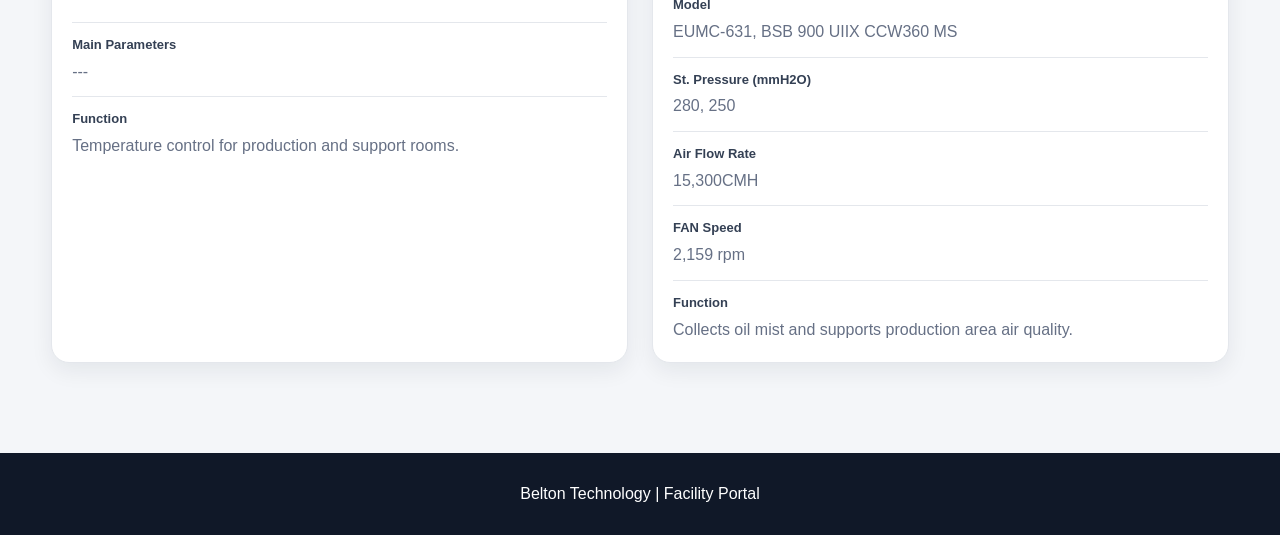
==== commit f2e4af28: "Final changes almost" ====
--- a/buildingA.html
+++ b/buildingA.html
@@ -176,6 +176,11 @@
     <p>Belton Technology | Facility Portal</p>
   </footer>
 
+  <div class="font-control">
+  <button onclick="decreaseFont()">A-</button>
+  <button onclick="increaseFont()">A+</button>
+</div>
+
 <script src="script.js"></script>
 
 </body>
--- a/style.css
+++ b/style.css
@@ -1002,7 +1002,7 @@
 
 /* Keep normal hero rectangle same height on all pages */
 .page-hero {
-  height: 430px;
+  height: 220px;
   display: flex;
   align-items: center;
   overflow: hidden;
@@ -1030,7 +1030,7 @@
 }
 
 /* =========================
-   IOT Small Link Cards
+   IOT Soft Red Cards
 ========================= */
 
 .iot-link-section {
@@ -1040,19 +1040,19 @@
 .iot-link-grid {
   display: grid;
   grid-template-columns: repeat(4, 1fr);
-  gap: 24px;
+  gap: 26px;
 }
 
 .iot-link-card {
-  background: #ffffff;
-  border-radius: 18px;
-  padding: 24px 22px;
-  min-height: 145px;
+  background: linear-gradient(135deg, #fff5f7, #ffffff);
+  border-radius: 20px;
+  padding: 28px 26px;
+  min-height: 170px;
   text-decoration: none;
   color: #101828;
-  box-shadow: 0 8px 24px rgba(16, 24, 40, 0.08);
-  border: 1px solid var(--line);
-  transition: transform 0.25s ease, box-shadow 0.25s ease;
+  border: 1px solid #f3c7d2;
+  box-shadow: 0 10px 28px rgba(16, 24, 40, 0.08);
+  transition: transform 0.25s ease, box-shadow 0.25s ease, border-color 0.25s ease;
   display: flex;
   flex-direction: column;
   justify-content: center;
@@ -1060,25 +1060,27 @@
 
 .iot-link-card:hover {
   transform: translateY(-6px);
-  box-shadow: 0 16px 32px rgba(16, 24, 40, 0.14);
+  box-shadow: 0 16px 36px rgba(16, 24, 40, 0.14);
+  border-color: #b00032;
 }
 
 .iot-link-card h3 {
-  font-size: 19px;
-  line-height: 1.3;
-  font-weight: 800;
-  color: #101828;
-  margin-bottom: 10px;
+  font-size: 22px;
+  line-height: 1.35;
+  font-weight: 700;
+  color: #b00032;
+  margin: 0 0 14px;
 }
 
 .iot-link-card p {
-  font-size: 14px;
+  font-size: 15px;
   line-height: 1.5;
+  font-weight: 400;
   color: #667085;
   margin: 0;
 }
 
-/* Center the last 2 cards when there are 10 cards */
+/* Center the last 2 cards */
 .iot-link-card:nth-child(9) {
   grid-column: 2;
 }
@@ -1087,7 +1089,7 @@
   grid-column: 3;
 }
 
-/* Tablet view */
+/* Tablet */
 @media (max-width: 1000px) {
   .iot-link-grid {
     grid-template-columns: repeat(2, 1fr);
@@ -1099,29 +1101,46 @@
   }
 }
 
-/* Mobile view */
+/* Mobile */
 @media (max-width: 600px) {
   .iot-link-grid {
     grid-template-columns: 1fr;
   }
 
   .iot-link-card {
-    min-height: 130px;
-    padding: 22px 20px;
+    min-height: 145px;
+    padding: 24px 22px;
   }
 
   .iot-link-card h3 {
-    font-size: 18px;
+    font-size: 20px;
   }
 
   .iot-link-card p {
-    font-size: 13px;
-  }
-}
-
-.page-title {
-  font-size: 38px;
-  font-weight: 800;
-  color: #101828;
-  margin-bottom: 30px;
+    font-size: 14px;
+  }
+}
+
+
+
+.font-control {
+  position: fixed;
+  left: 24px;
+  bottom: 24px;
+  background: #ffffff;
+  padding: 14px 18px;
+  border-radius: 16px;
+  box-shadow: 0 8px 24px rgba(16, 24, 40, 0.18);
+  display: flex;
+  gap: 16px;
+  z-index: 9999;
+}
+
+.font-control button {
+  border: none;
+  background: transparent;
+  color: #000000;
+  font-size: 15px;
+  font-weight: 600;
+  cursor: pointer;
 }
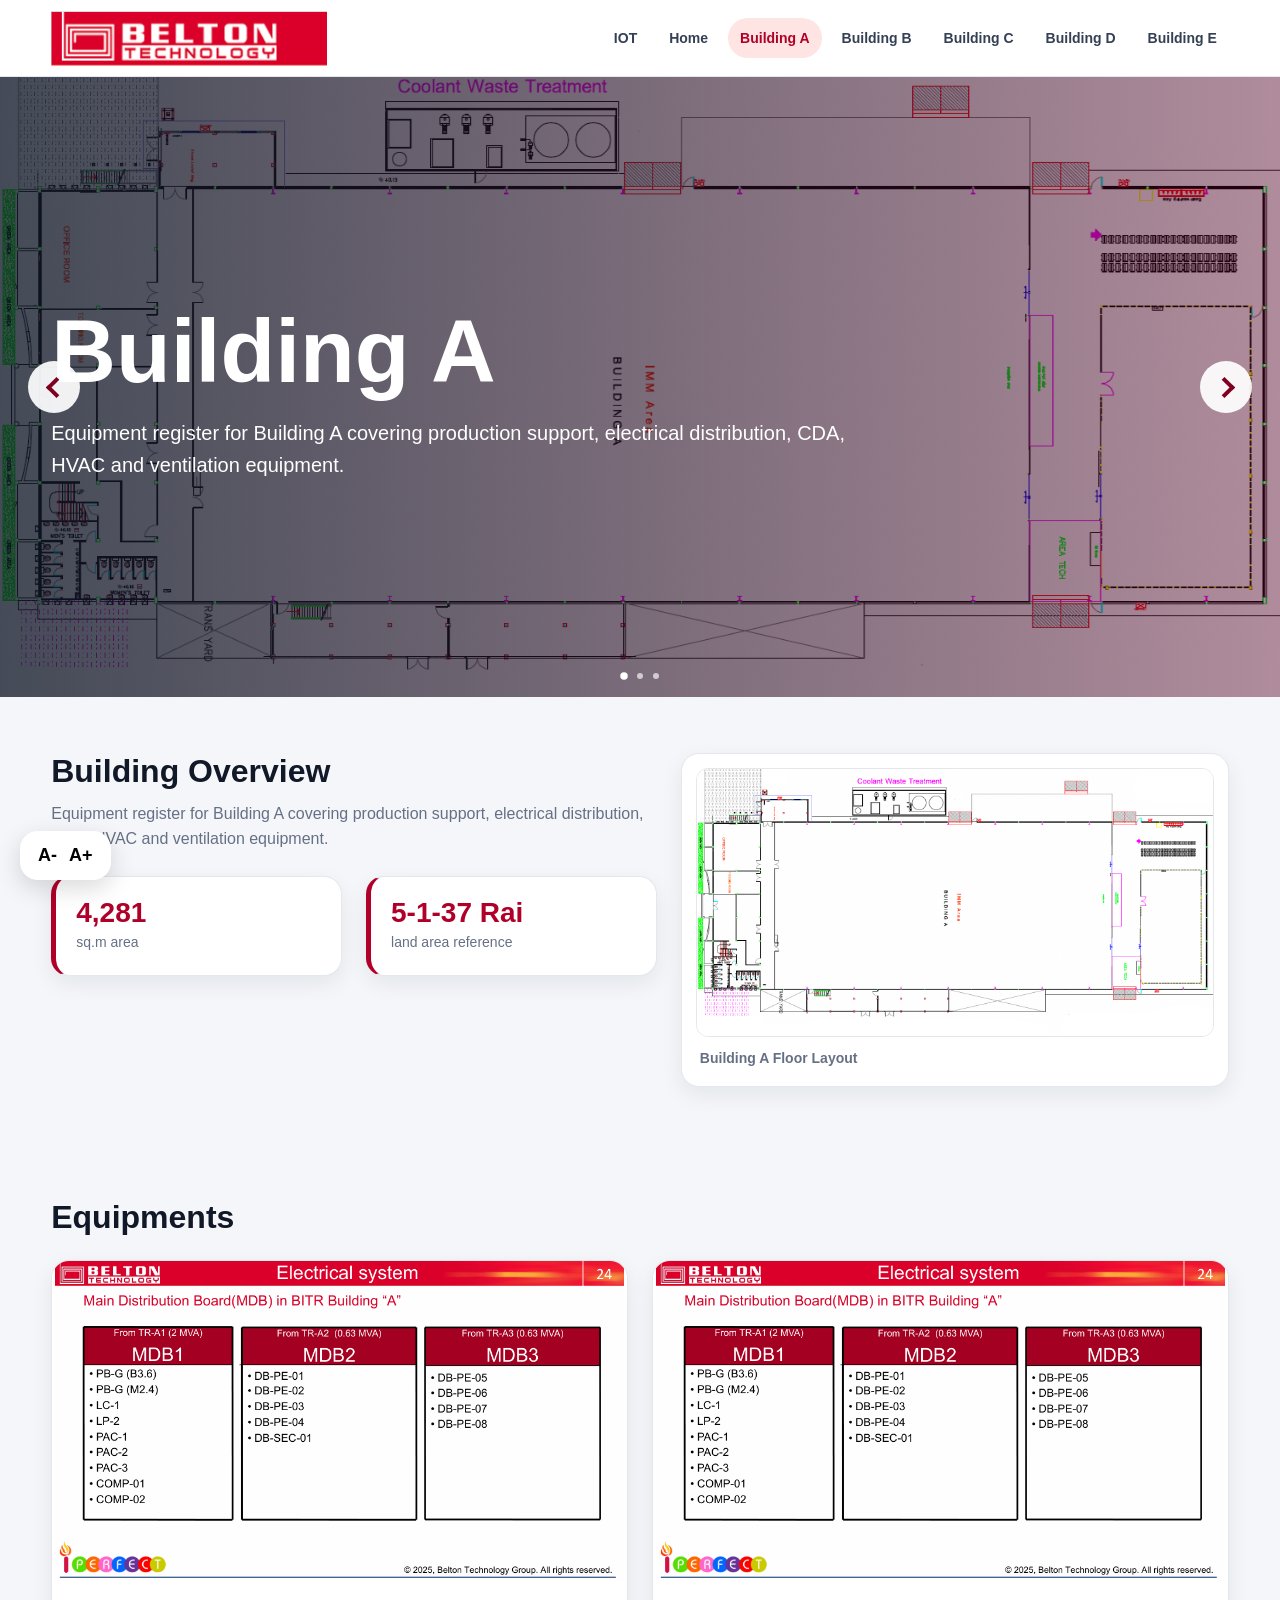
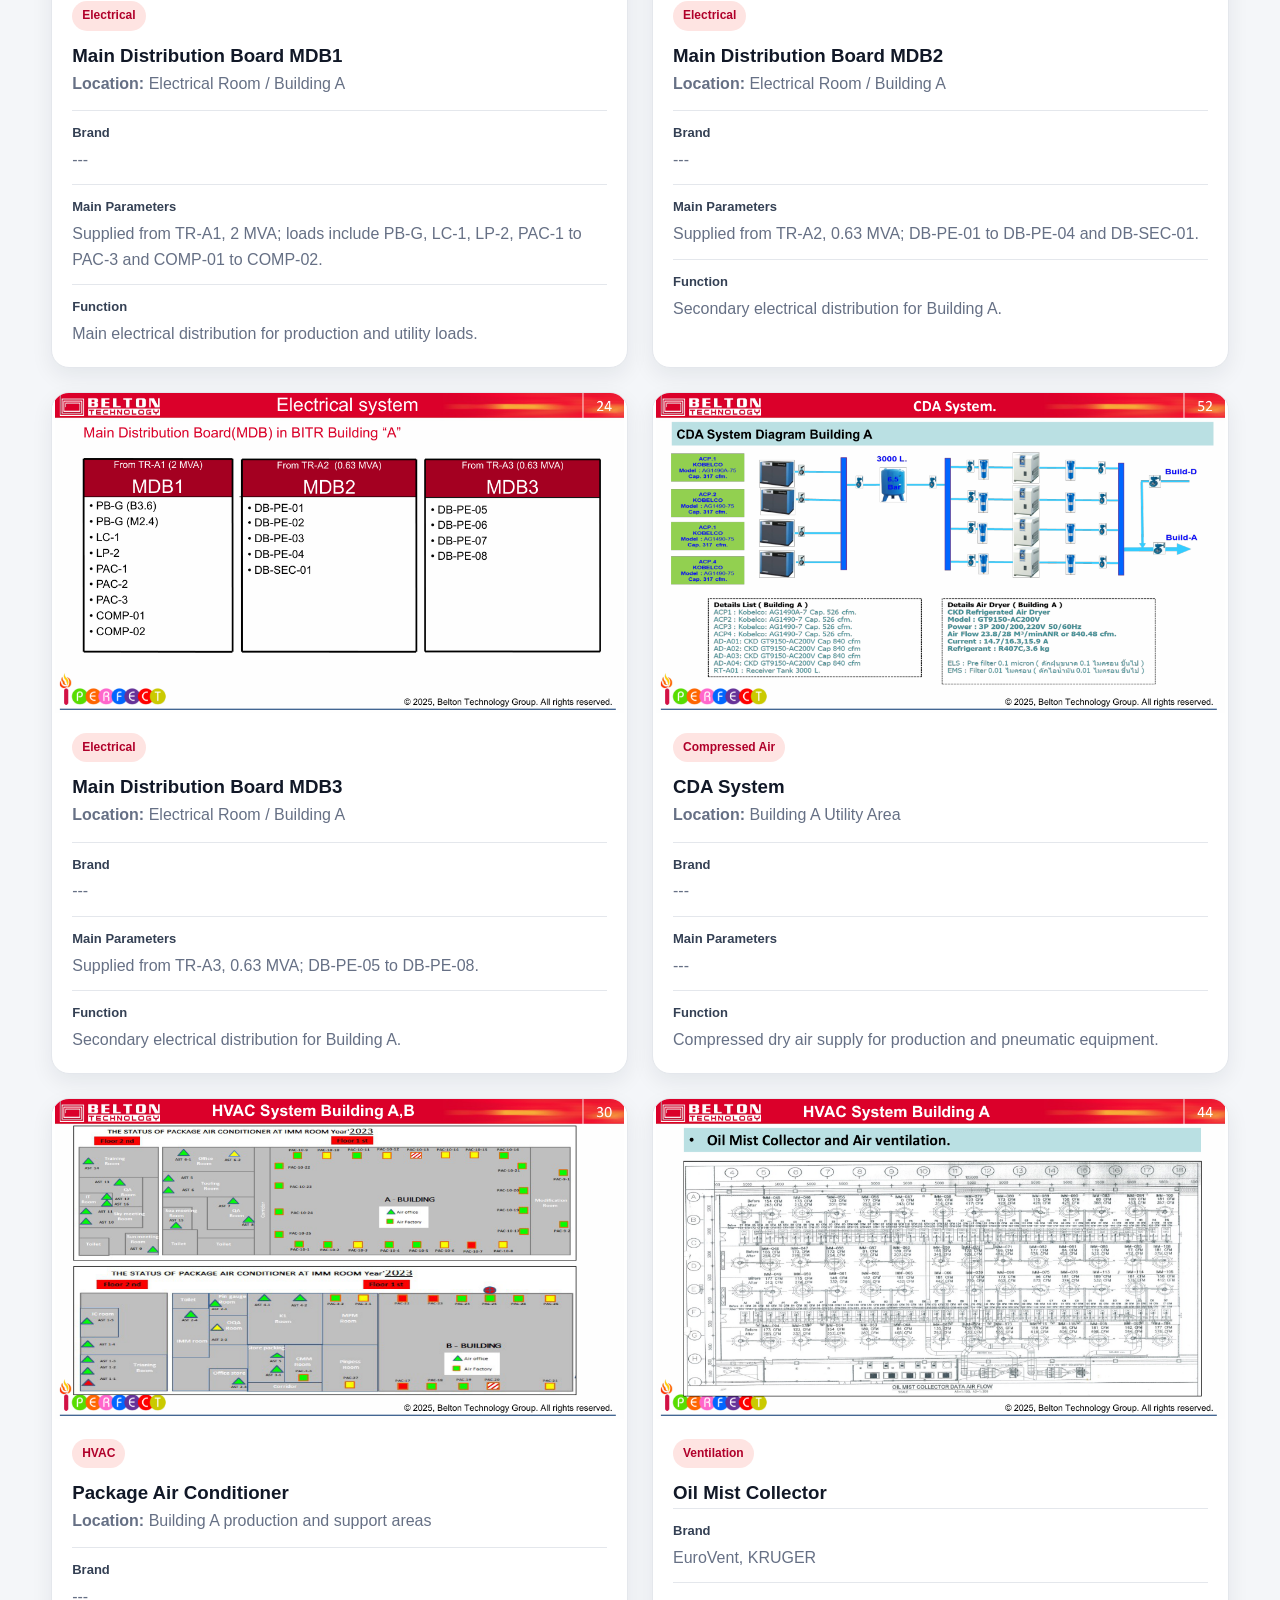
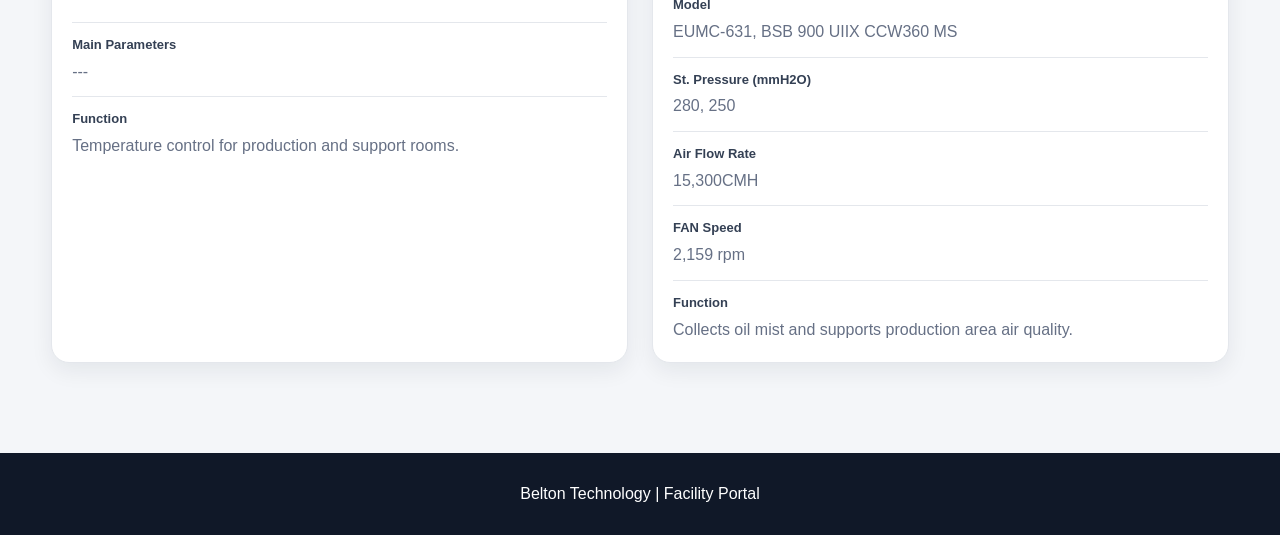
==== commit f3318894: "Text size" ====
--- a/buildingA.html
+++ b/buildingA.html
@@ -176,12 +176,71 @@
     <p>Belton Technology | Facility Portal</p>
   </footer>
 
-  <div class="font-control">
-  <button onclick="decreaseFont()">A-</button>
-  <button onclick="increaseFont()">A+</button>
+<script src="script.js"></script>
+
+
+<div class="text-zoom-box">
+  <button onclick="changeTextSize(-1)" type="button">A-</button>
+  <button onclick="changeTextSize(1)" type="button">A+</button>
 </div>
 
-<script src="script.js"></script>
+<style>
+  .text-zoom-box {
+    position: fixed;
+    left: 20px;
+    bottom: 20px;
+    display: flex;
+    gap: 12px;
+    background: white;
+    padding: 14px 18px;
+    border-radius: 18px;
+    box-shadow: 0 8px 25px rgba(0, 0, 0, 0.15);
+    z-index: 99999;
+  }
+
+  .text-zoom-box button {
+    font-size: 18px;
+    font-weight: 700;
+    border: none;
+    background: transparent;
+    cursor: pointer;
+    color: black;
+  }
+</style>
+
+<script>
+  let zoomAmount = Number(localStorage.getItem("zoomAmount")) || 0;
+
+  function changeTextSize(direction) {
+    zoomAmount += direction;
+
+    if (zoomAmount > 4) zoomAmount = 4;
+    if (zoomAmount < -3) zoomAmount = -3;
+
+    localStorage.setItem("zoomAmount", zoomAmount);
+    applyTextSize();
+  }
+
+  function applyTextSize() {
+    const elements = document.querySelectorAll(
+      "h1, h2, h3, h4, h5, h6, p, a, li, span"
+    );
+
+    elements.forEach(function (el) {
+      if (el.closest(".text-zoom-box")) return;
+
+      if (!el.dataset.originalSize) {
+        el.dataset.originalSize = window.getComputedStyle(el).fontSize;
+      }
+
+      const originalSize = parseFloat(el.dataset.originalSize);
+      el.style.fontSize = originalSize + zoomAmount * 2 + "px";
+    });
+  }
+
+  applyTextSize();
+</script>
+
 
 </body>
 </html>
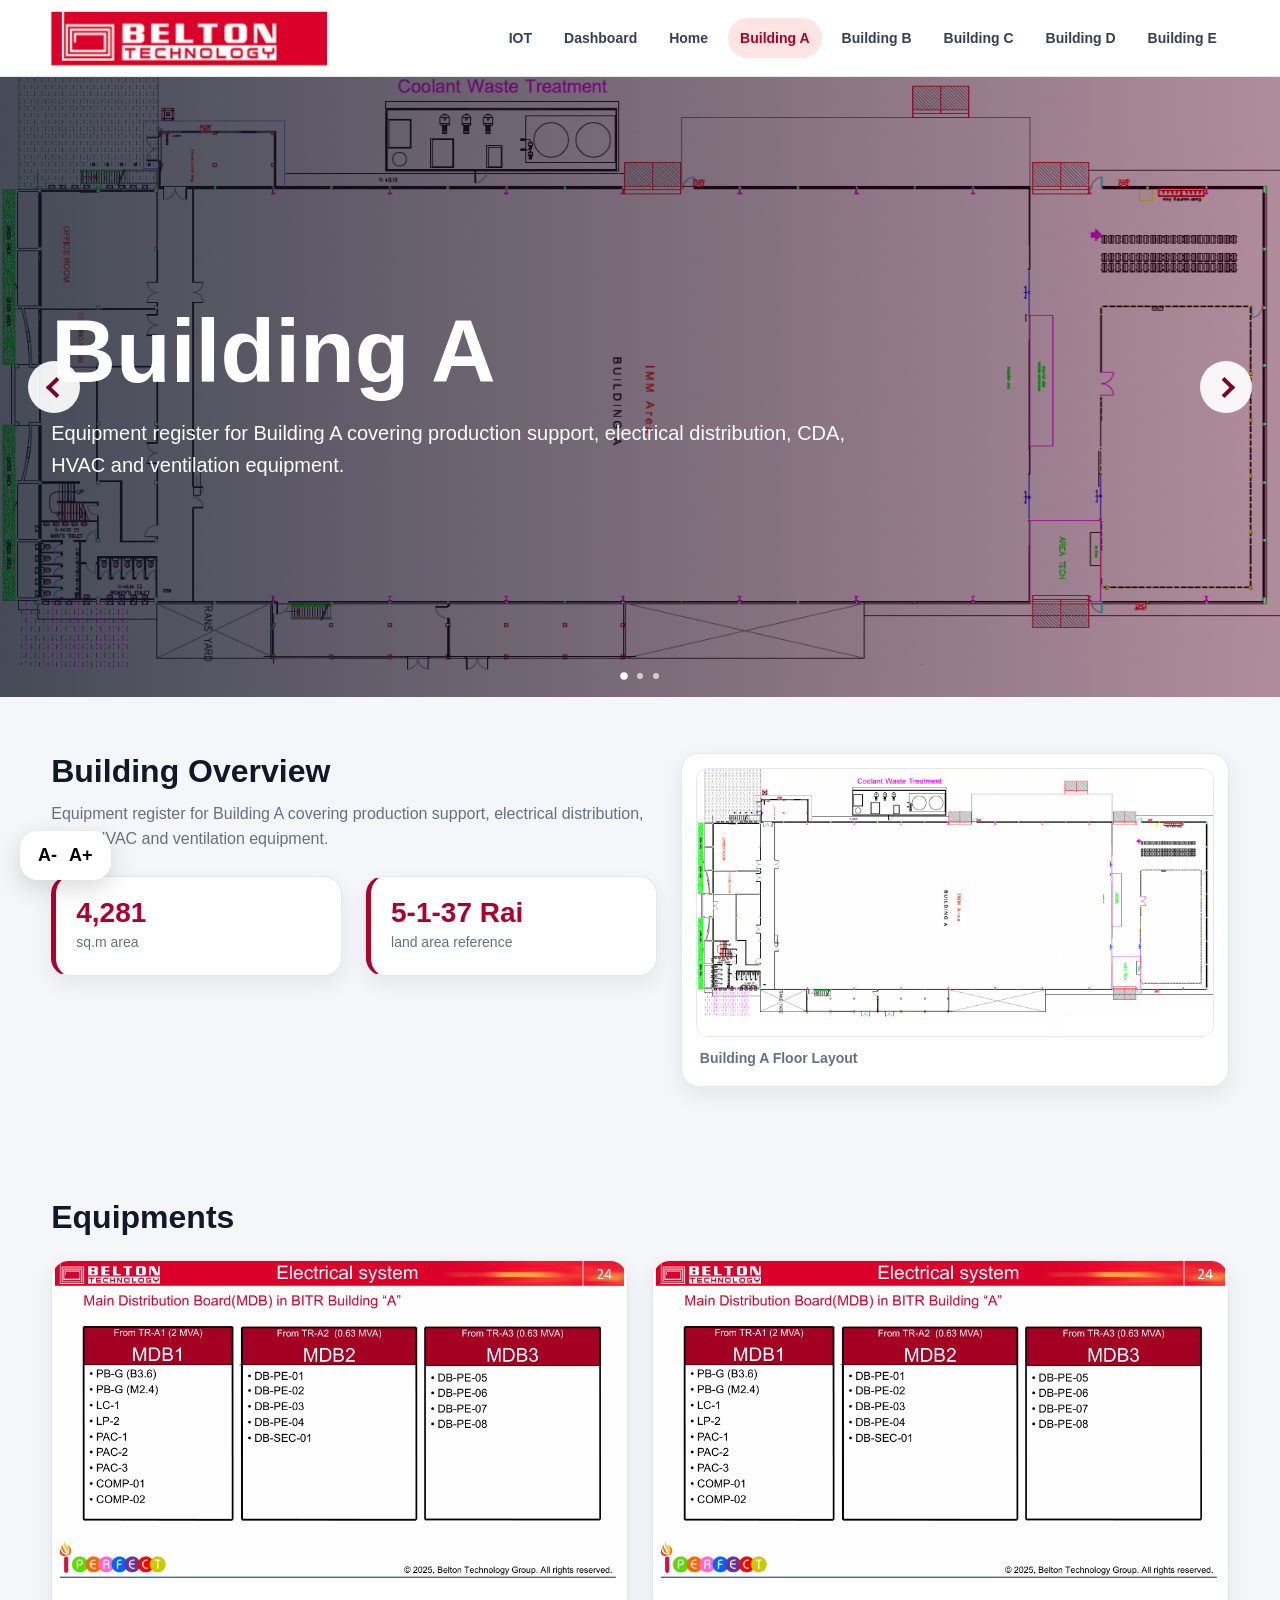
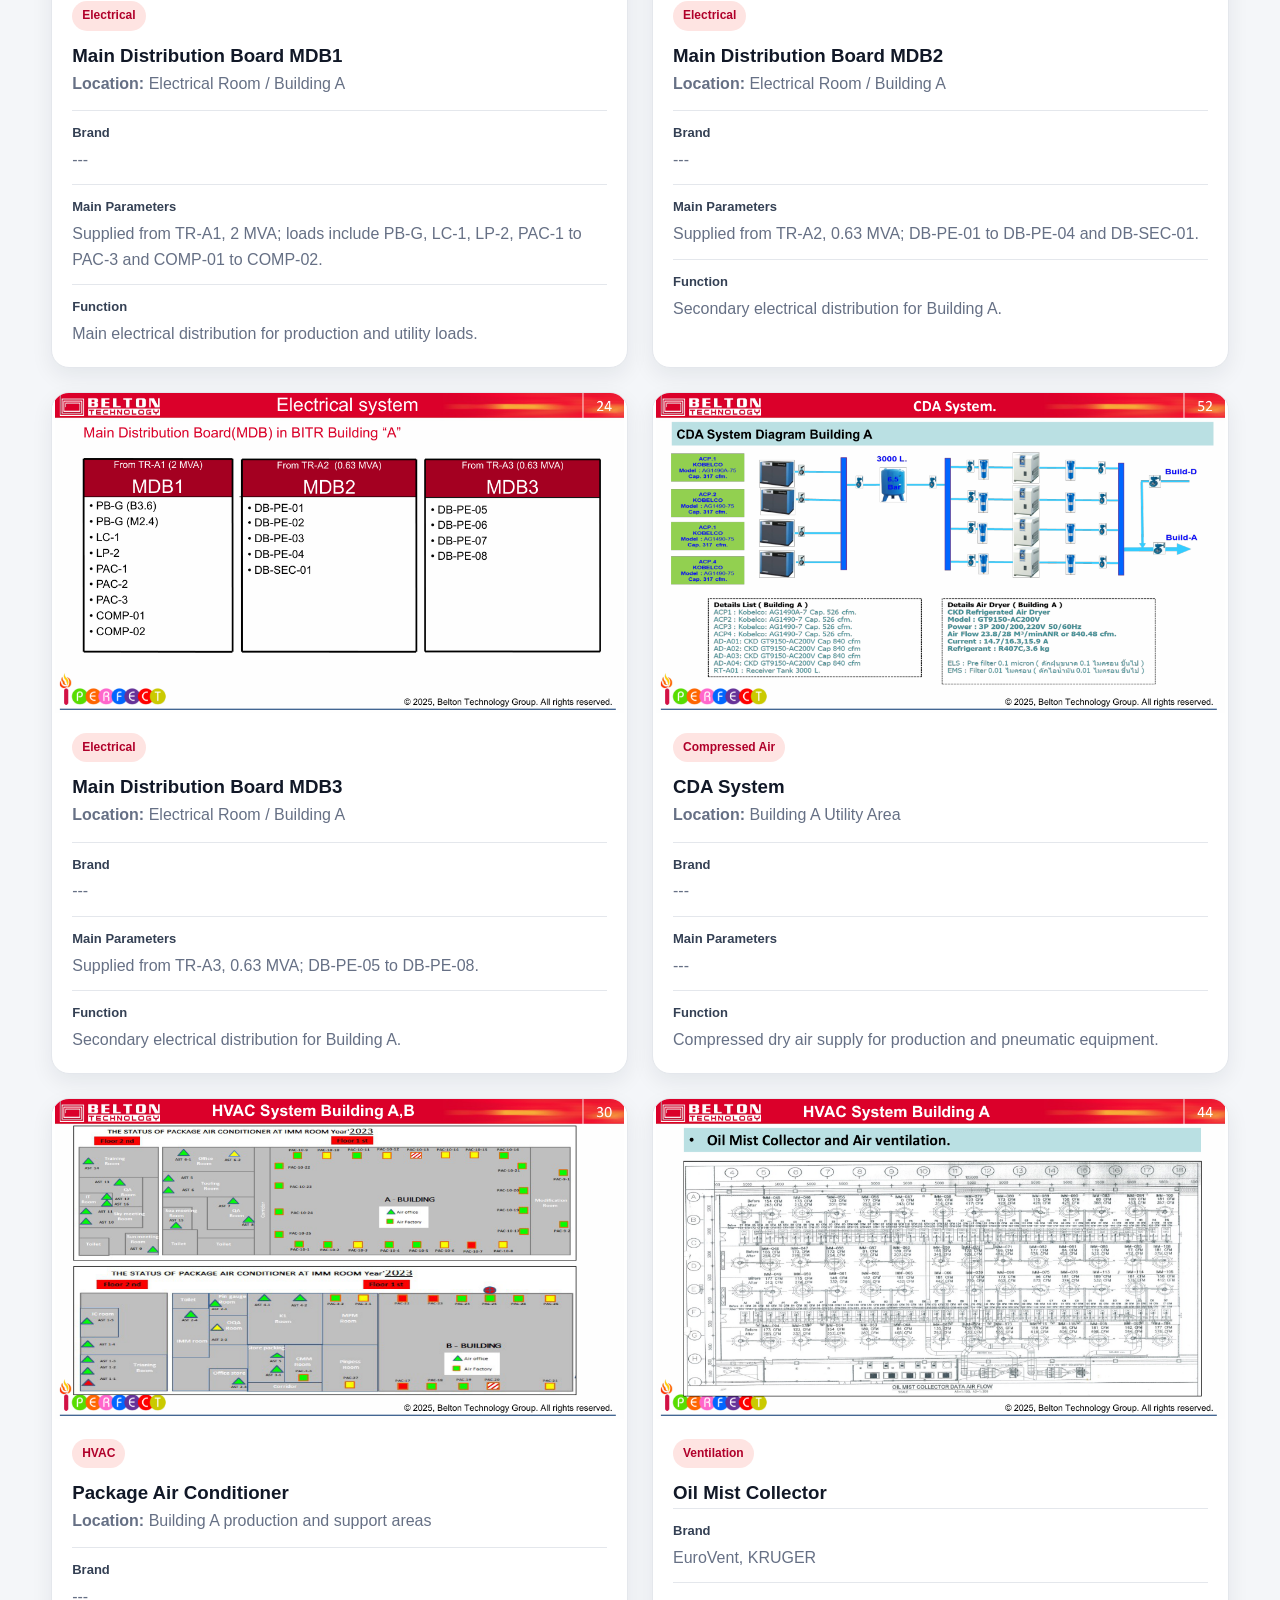
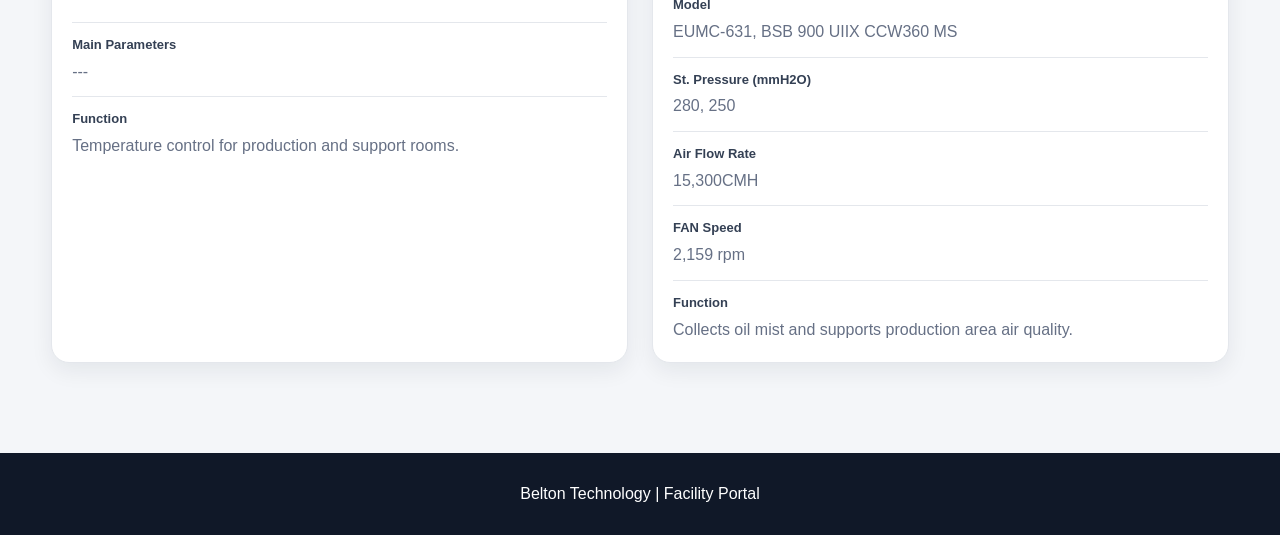
==== commit 32858460: "Add Belton dashboard page" ====
--- a/buildingA.html
+++ b/buildingA.html
@@ -20,6 +20,7 @@
 
     <nav class="top-nav" id="mobileNav"> 
   <a href="IOT.html">IOT</a>
+  <a href="dashboard.html">Dashboard</a>
   <a href="index.html">Home</a>
   <a class="active" href="buildingA.html">Building A</a>
   <a href="buildingB.html">Building B</a>
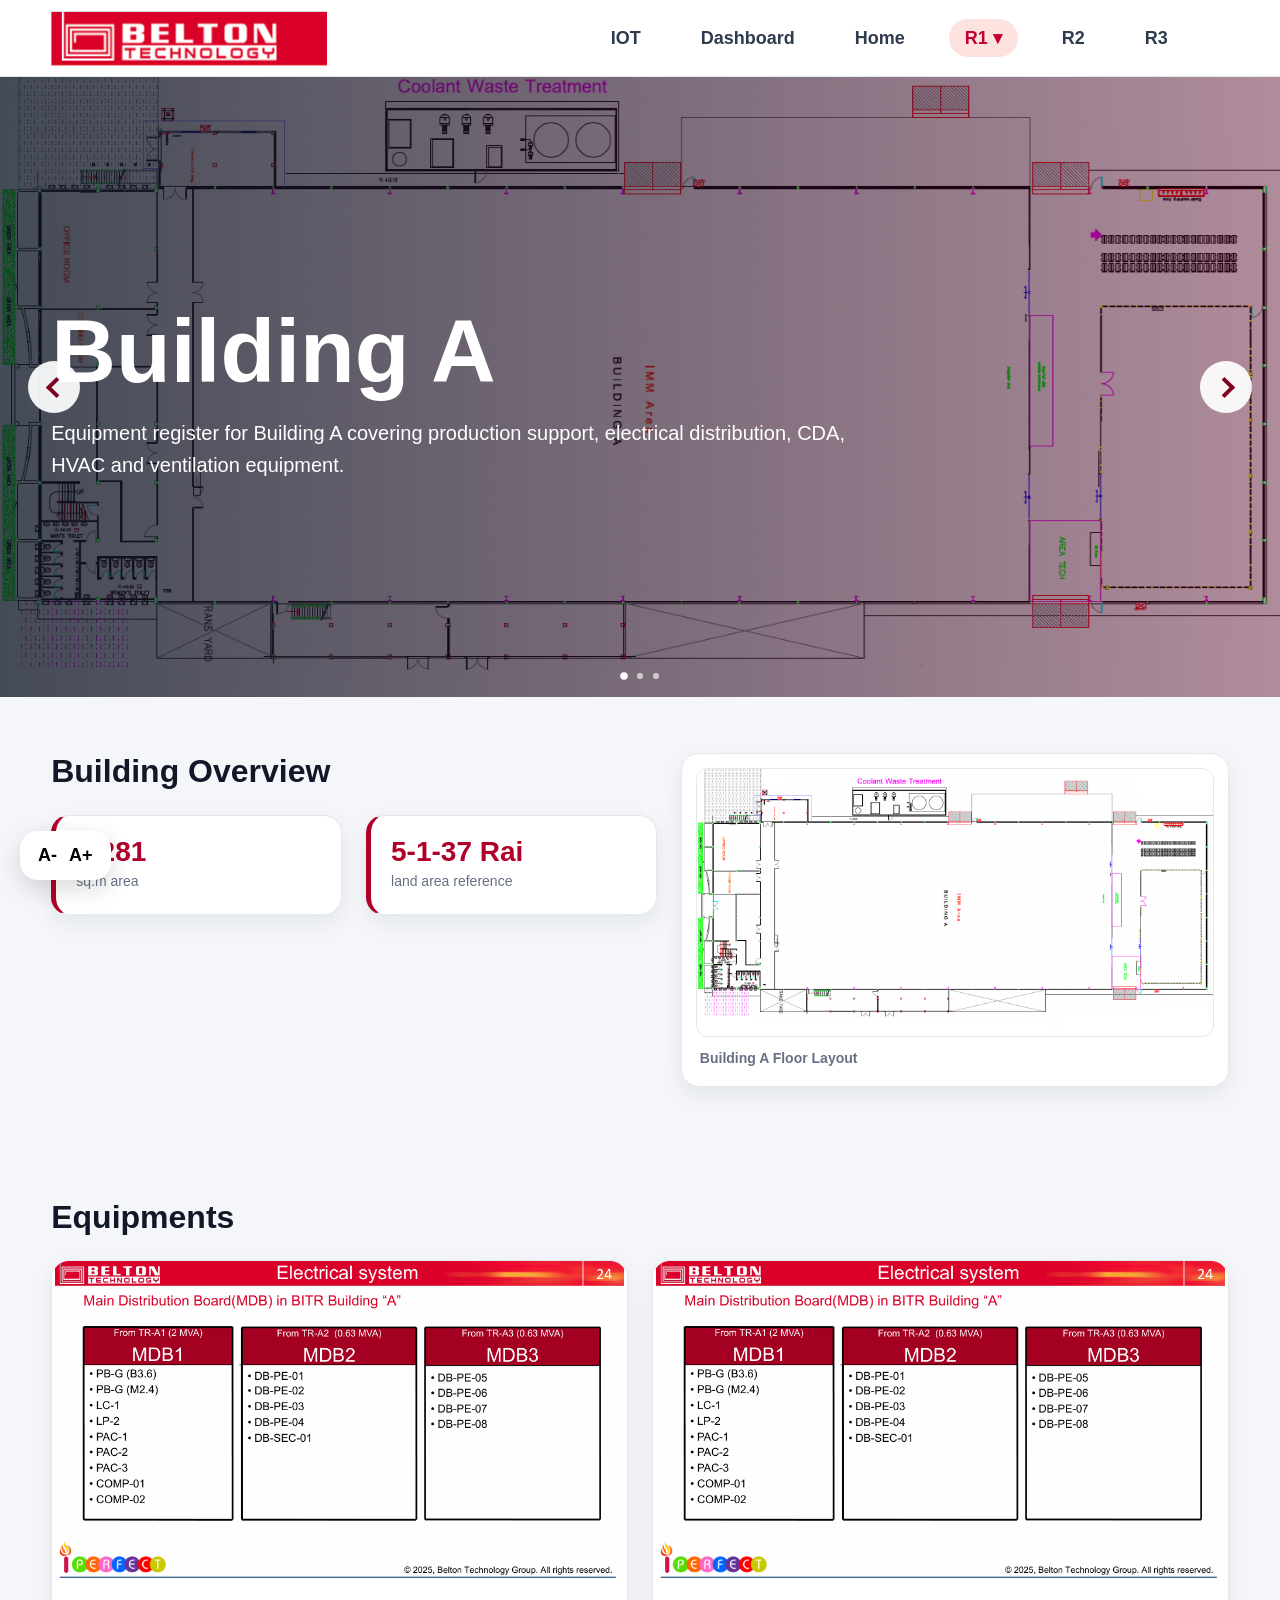
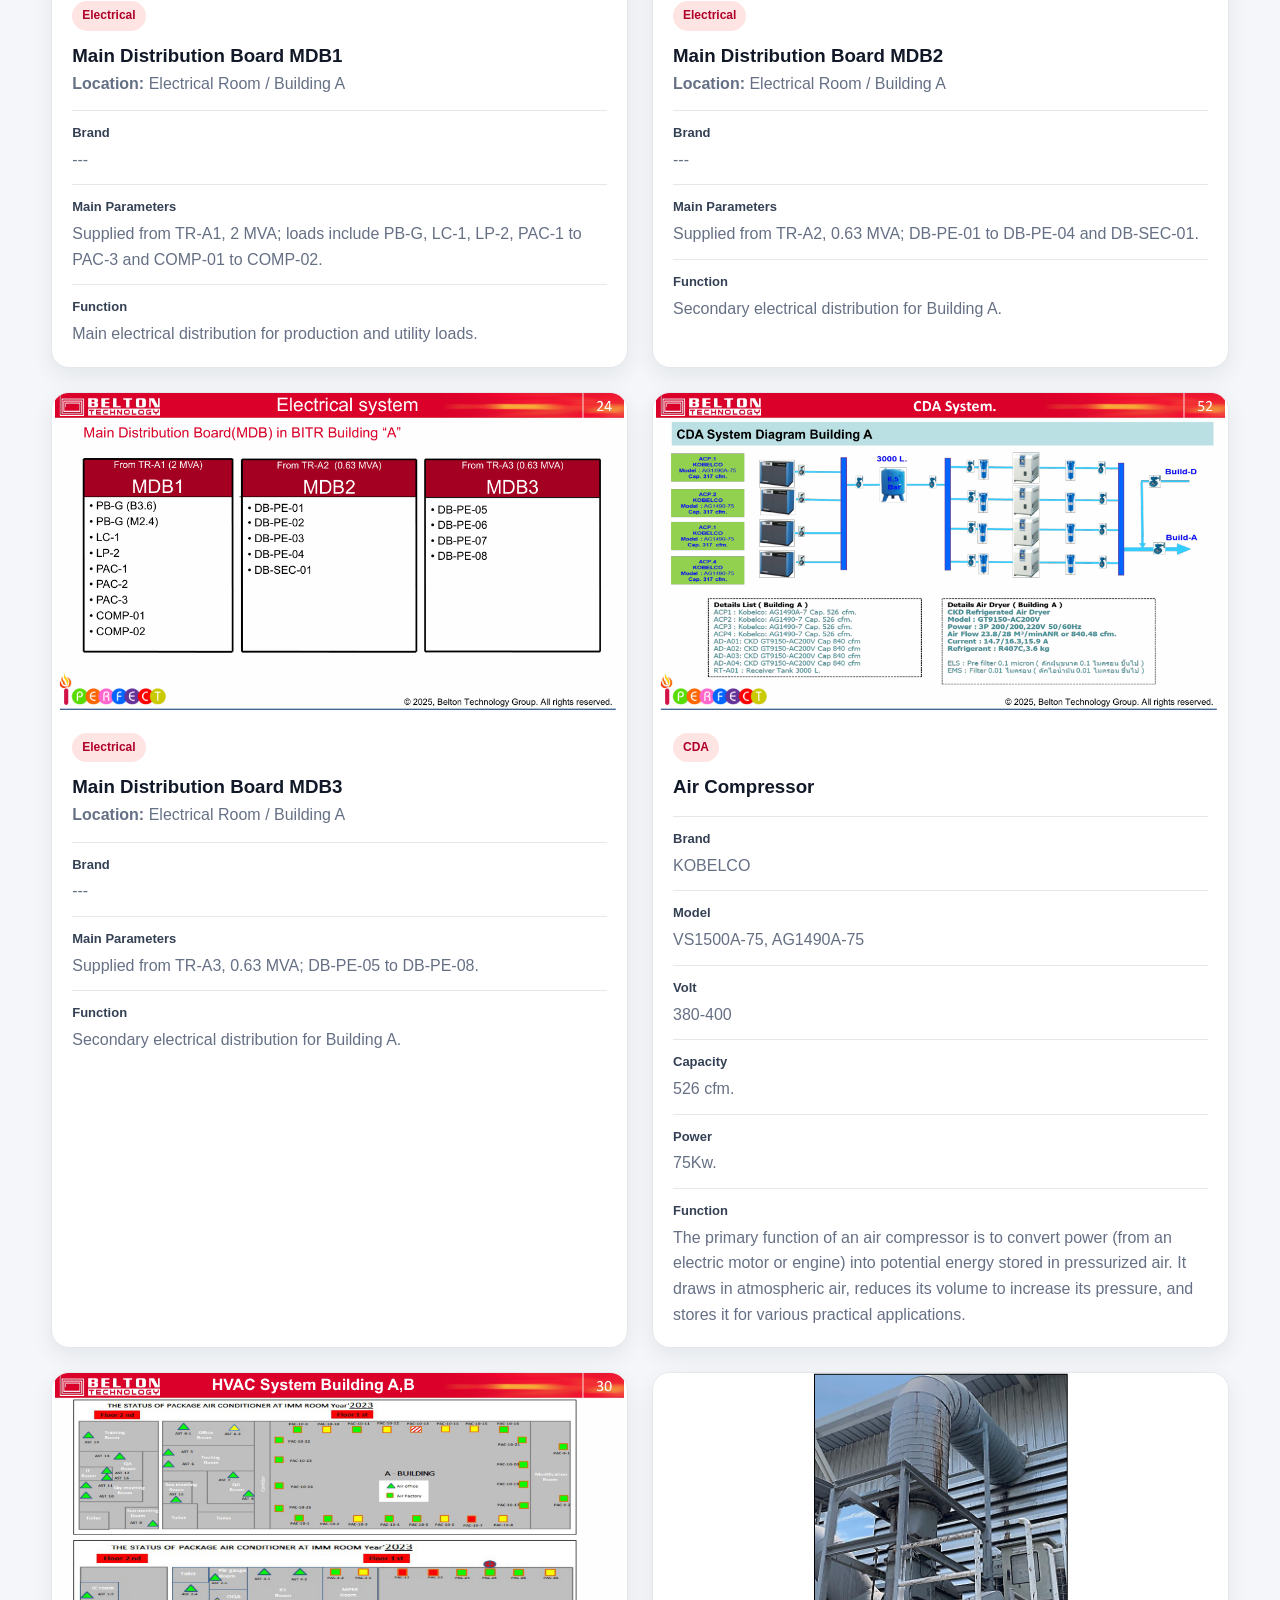
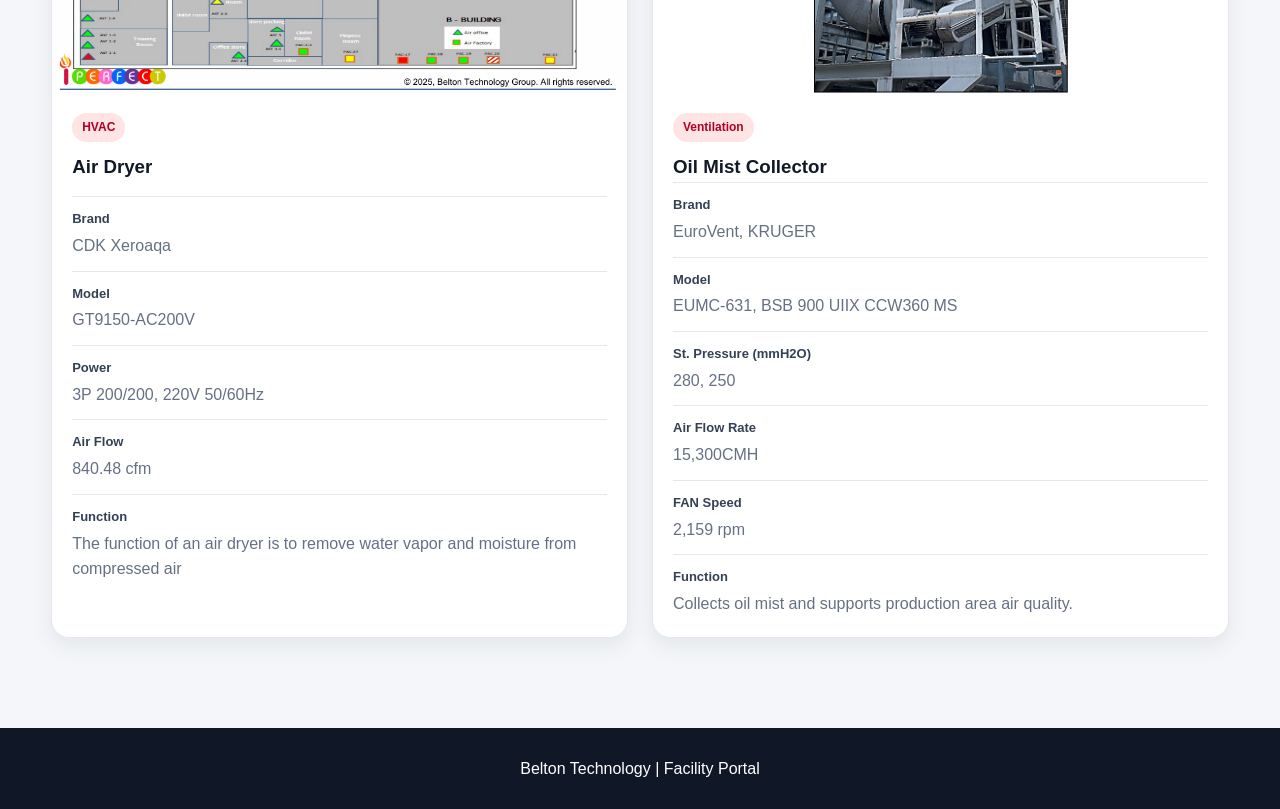
==== commit 0808d116: "Page R2 and R3 added" ====
--- a/buildingA.html
+++ b/buildingA.html
@@ -18,16 +18,28 @@
       ☰
     </button>
 
-    <nav class="top-nav" id="mobileNav"> 
-  <a href="IOT.html">IOT</a>
-  <a href="dashboard.html">Dashboard</a>
-  <a href="index.html">Home</a>
-  <a class="active" href="buildingA.html">Building A</a>
-  <a href="buildingB.html">Building B</a>
-  <a href="buildingC.html">Building C</a>
-  <a href="buildingD.html">Building D</a>
-  <a href="buildingE.html">Building E</a>
-
+   <nav class="navbar">
+
+  <ul class="nav-links">
+    <li><a href="IOT.html">IOT</a></li>
+    <li><a href="Dashboard.html">Dashboard</a></li>
+    <li><a href="index.html">Home</a></li>
+
+    <li class="dropdown">
+      <a href="#" class="active">R1 ▾</a>
+
+      <ul class="dropdown-menu">
+        <li><a href="buildingA.html">Building A</a></li>
+        <li><a href="buildingB.html">Building B</a></li>
+        <li><a href="buildingC.html">Building C</a></li>
+        <li><a href="buildingD.html">Building D</a></li>
+        <li><a href="buildingE.html">Building E</a></li>
+      </ul>
+    </li>
+
+    <li><a href="r2.html">R2</a></li>
+    <li><a href="r3.html">R3</a></li>
+  </ul>
 </nav>
     </div>
   </header>
@@ -59,7 +71,6 @@
         <div>
           <div class="section-title">
             <h2>Building Overview</h2>
-            <p>Equipment register for Building A covering production support, electrical distribution, CDA, HVAC and ventilation equipment.</p>
           </div>
           <div class="two-stat-grid">
             <div class="stat"><strong>4,281</strong><span>sq.m area</span></div>
@@ -128,13 +139,19 @@
           <article class="equipment-card">
             <img src="assets/drawings/cda-a.png" alt="CDA System">
             <div class="equipment-body">
-              <span class="equipment-tag">Compressed Air</span>
-              <h3>CDA System</h3>
-              <p class="equipment-location"><strong>Location:</strong> Building A Utility Area</p>
-              <dl>
-                <div><dt>Brand</dt><dd>---</dd></div>
-                <div><dt>Main Parameters</dt><dd>---</dd></div>
-                <div><dt>Function</dt><dd>Compressed dry air supply for production and pneumatic equipment.</dd></div>
+              <span class="equipment-tag">CDA</span>
+              <h3>Air Compressor</h3>
+              <p class="equipment-location">
+              <dl>
+                <div><dt>Brand</dt><dd>KOBELCO</dd></div>
+                <div><dt>Model</dt><dd>VS1500A-75, AG1490A-75</dd></div>
+                <div><dt>Volt</dt><dd>380-400</dd></div>
+                <div><dt>Capacity</dt><dd>526 cfm.</dd></div>
+                <div><dt>Power</dt><dd>75Kw.</dd></div>
+                <div><dt>Function</dt><dd>The primary function of an air compressor is to convert power 
+                  (from an electric motor or engine) into 
+                  potential energy stored in pressurized air. It draws in atmospheric air, reduces its volume to 
+                  increase its pressure, and stores it for various practical applications.</dd></div>
               </dl>
             </div>
           </article>
@@ -143,18 +160,20 @@
             <img src="assets/drawings/hvac-ab.png" alt="Package Air Conditioner">
             <div class="equipment-body">
               <span class="equipment-tag">HVAC</span>
-              <h3>Package Air Conditioner</h3>
-              <p class="equipment-location"><strong>Location:</strong> Building A production and support areas</p>
-              <dl>
-                <div><dt>Brand</dt><dd>---</dd></div>
-                <div><dt>Main Parameters</dt><dd>---</dd></div>
-                <div><dt>Function</dt><dd>Temperature control for production and support rooms.</dd></div>
-              </dl>
-            </div>
-          </article>
-        
-          <article class="equipment-card">
-            <img src="assets/drawings/oil-mist-a.png" alt="Oil Mist Collector">
+              <h3>Air Dryer</h3>
+              <p class="equipment-location">
+              <dl>
+                <div><dt>Brand</dt><dd>CDK Xeroaqa</dd></div>
+                <div><dt>Model</dt><dd>GT9150-AC200V</dd></div>
+                <div><dt>Power</dt><dd>3P 200/200, 220V 50/60Hz</dd></div>
+                <div><dt>Air Flow</dt><dd>840.48 cfm</dd></div>
+                <div><dt>Function</dt><dd>The function of an air dryer is to remove water vapor and moisture from compressed air</dd></div>
+              </dl>
+            </div>
+          </article>
+        
+          <article class="equipment-card">
+            <img src="assets/drawings/Oilmist_A1.png" alt="Oil Mist Collector">
             <div class="equipment-body">
               <span class="equipment-tag">Ventilation</span>
               <h3>Oil Mist Collector</h3>
--- a/style.css
+++ b/style.css
@@ -1143,4 +1143,150 @@
   font-size: 15px;
   font-weight: 600;
   cursor: pointer;
-}+}
+
+
+
+.navbar {
+  height: 115px;
+  display: flex;
+  align-items: center;
+  justify-content: space-between;
+  padding: 0 55px;
+  background: white;
+  position: relative;
+  z-index: 1000;
+}
+
+.logo img {
+  height: 78px;
+  width: auto;
+}
+
+.nav-links {
+  list-style: none;
+  display: flex;
+  align-items: center;
+  gap: 28px;
+  margin: 0;
+  padding: 0;
+}
+
+.nav-links li {
+  position: relative;
+}
+
+.nav-links > li > a {
+  text-decoration: none;
+  color: #2f3b4f;
+  font-size: 18px;
+  font-weight: 600;
+  padding: 12px 18px;
+  border-radius: 28px;
+  display: flex;
+  align-items: center;
+  gap: 6px;
+  line-height: 1;
+}
+
+.nav-links > li > a:hover,
+.nav-links > li > a.active {
+  background: #fde2df;
+  color: #c5002e;
+}
+
+.arrow {
+  font-size: 14px;
+  line-height: 1;
+}
+
+/* Dropdown */
+.dropdown {
+  position: relative;
+}
+
+/* Dropdown menu */
+.dropdown-menu {
+  display: none;
+  position: absolute;
+  top: 100%;          /* directly below R1 */
+  left: 0;
+  background: white;
+  list-style: none;
+  padding: 14px 0;
+  margin: 0;          /* very important: no gap */
+  min-width: 230px;
+  border-radius: 18px;
+  box-shadow: 0 12px 30px rgba(0, 0, 0, 0.18);
+  z-index: 9999;
+}
+
+/* Keep dropdown open when hovering R1 OR the menu */
+.dropdown:hover .dropdown-menu,
+.dropdown:focus-within .dropdown-menu {
+  display: block;
+}
+
+.dropdown-menu li a {
+  display: block;
+  text-decoration: none;
+  color: #2f3b4f;
+  font-size: 18px;
+  font-weight: 700;
+  padding: 14px 28px;
+  white-space: nowrap;
+}
+
+.dropdown-menu li a:hover {
+  background: #fde2df;
+  color: #c5002e;
+}
+
+.site-header {
+  background: white;
+  height: auto;
+}
+
+.navbar {
+  height: 75px;
+  display: flex;
+  align-items: center;
+  justify-content: space-between;
+  padding: 0 45px;
+  background: white;
+  position: relative;
+  z-index: 1000;
+}
+
+.logo img {
+  height: 50px;
+  width: auto;
+  display: block;
+}
+
+.nav-links {
+  list-style: none;
+  display: flex;
+  align-items: center;
+  gap: 28px;
+  margin: 0;
+  padding: 0;
+}
+
+.nav-links > li > a {
+  text-decoration: none;
+  color: #2f3b4f;
+  font-size: 18px;
+  font-weight: 700;
+  padding: 10px 16px;
+  border-radius: 25px;
+  display: flex;
+  align-items: center;
+  gap: 6px;
+  line-height: 1;
+}
+
+
+
+
+
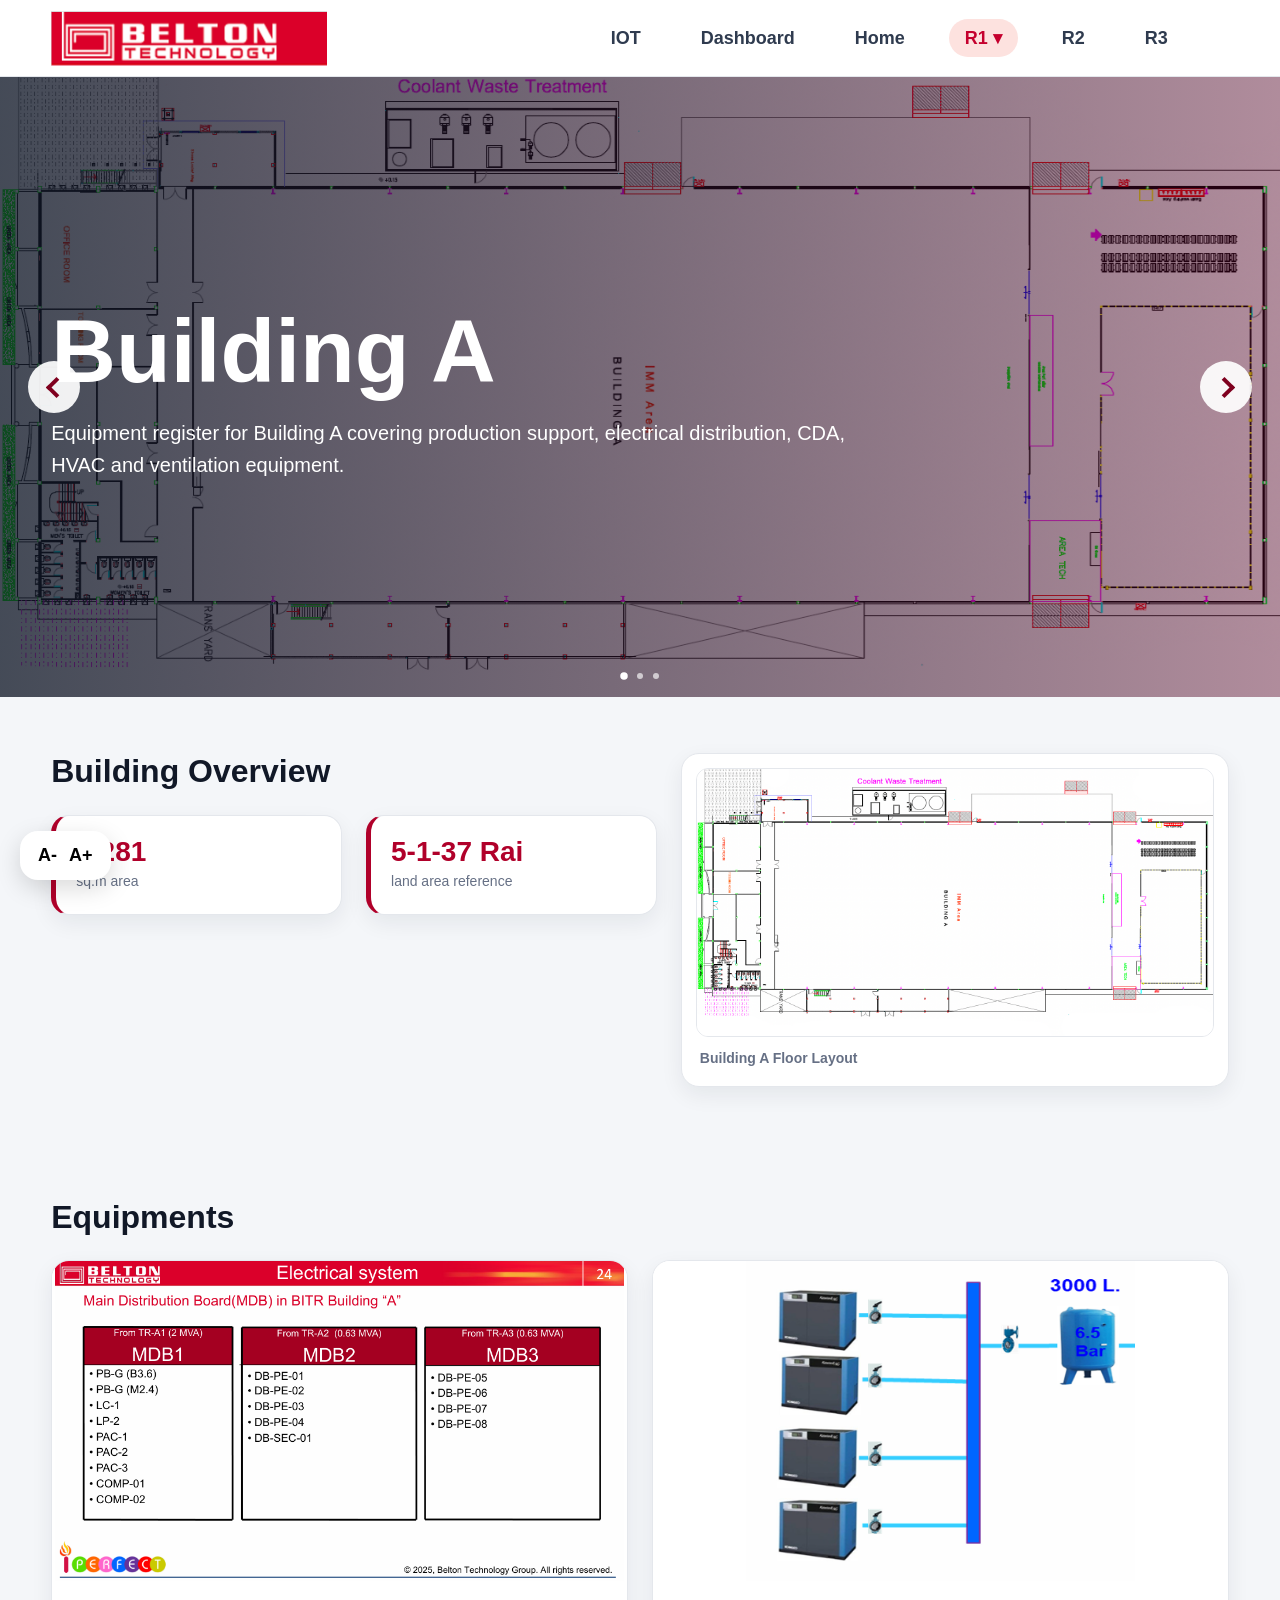
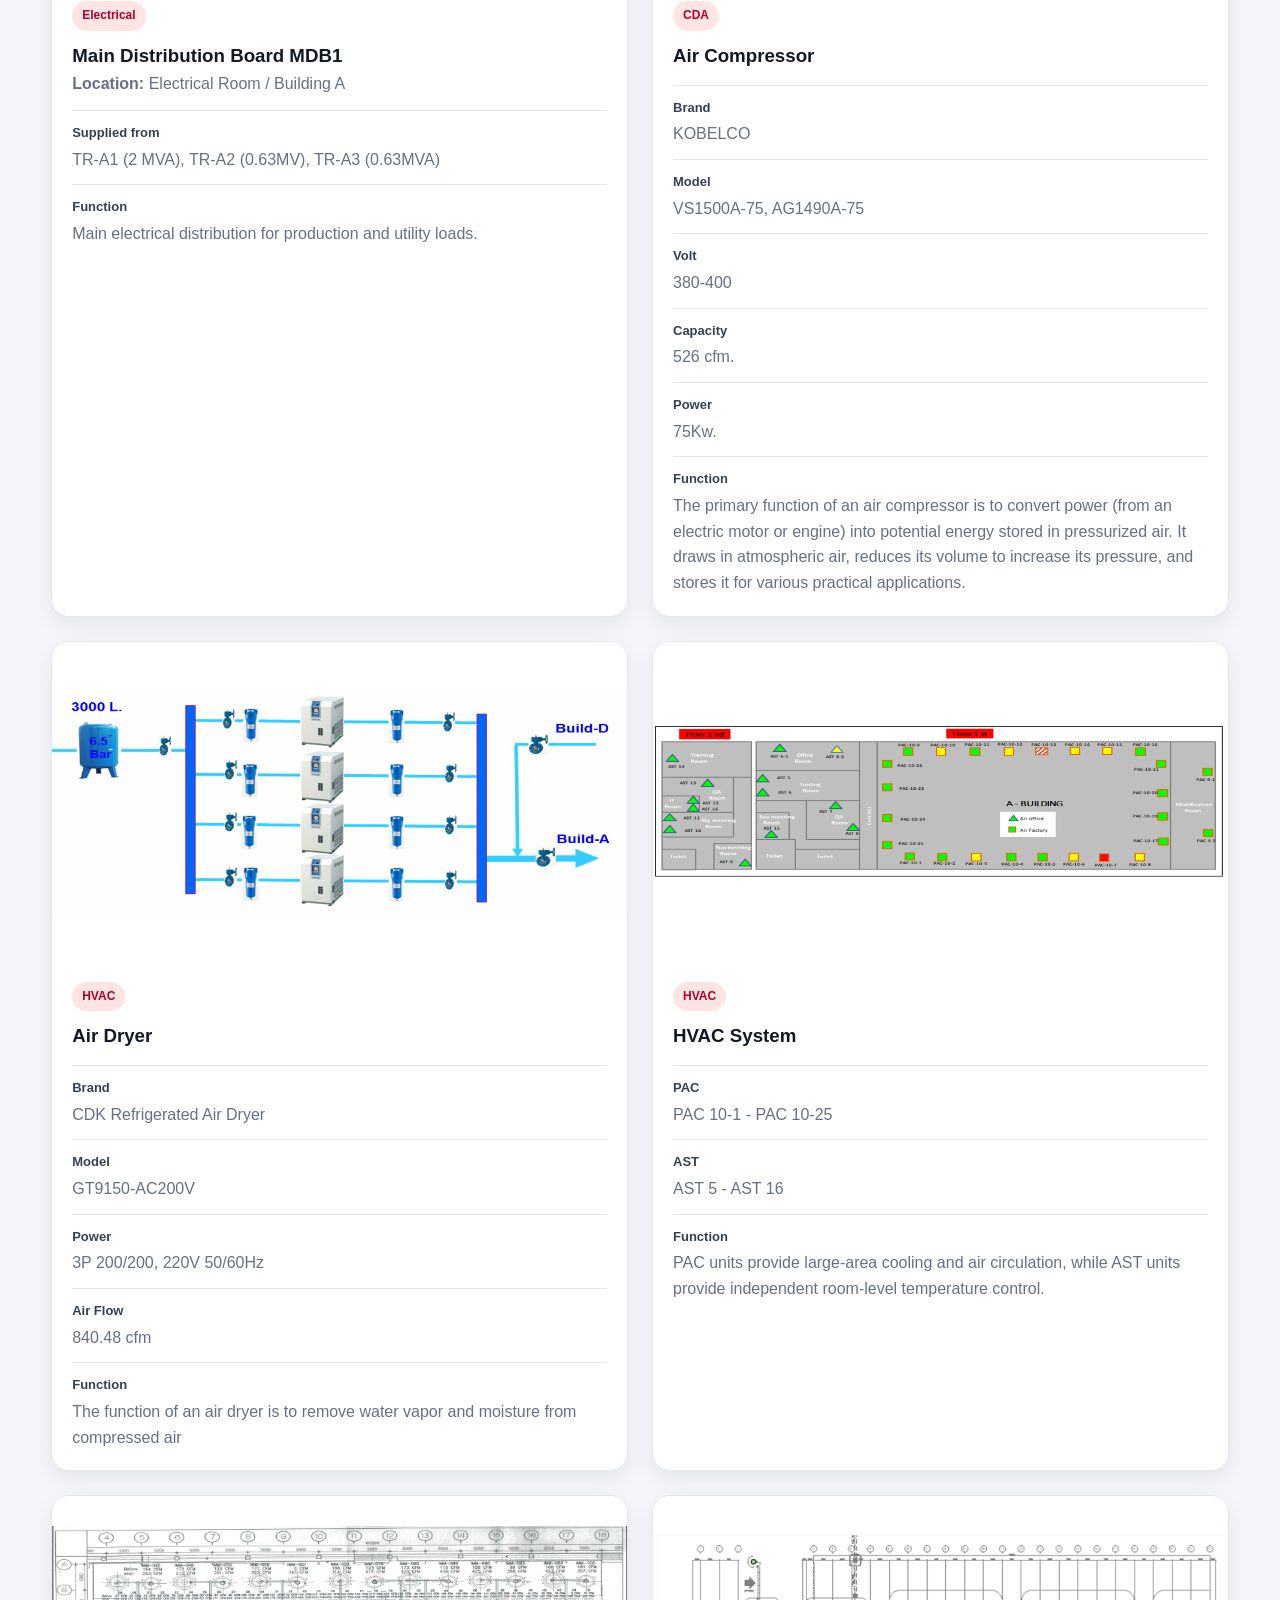
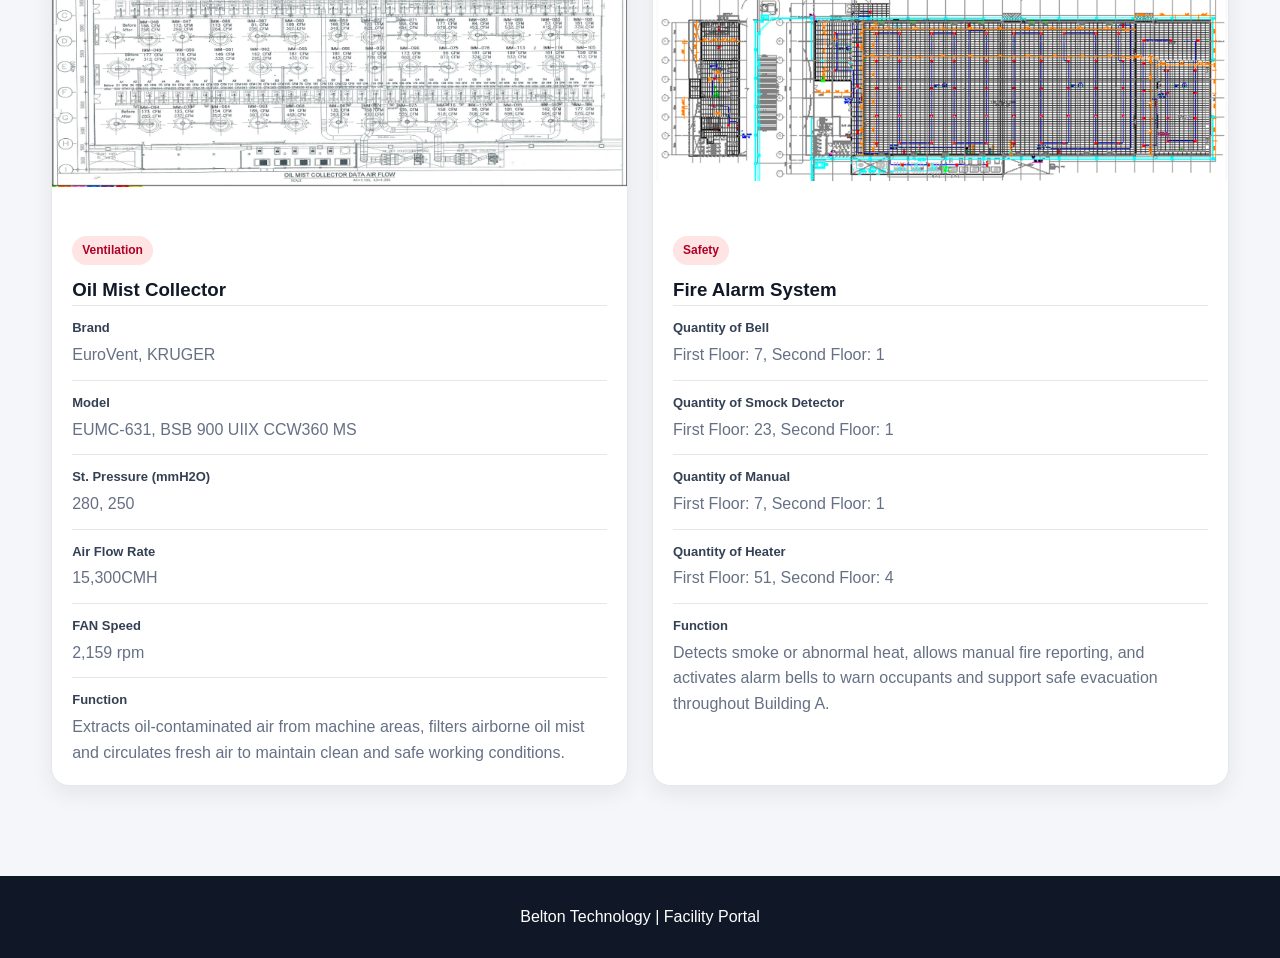
==== commit 2df9b358: "Changes in page building A and B" ====
--- a/buildingA.html
+++ b/buildingA.html
@@ -101,43 +101,15 @@
               <h3>Main Distribution Board MDB1</h3>
               <p class="equipment-location"><strong>Location:</strong> Electrical Room / Building A</p>
               <dl>
-                <div><dt>Brand</dt><dd>---</dd></div>
-                <div><dt>Main Parameters</dt><dd>Supplied from TR-A1, 2 MVA; loads include PB-G, LC-1, LP-2, PAC-1 to PAC-3 and COMP-01 to COMP-02.</dd></div>
+                <div><dt>Supplied from</dt><dd>TR-A1 (2 MVA), TR-A2 (0.63MV), TR-A3 (0.63MVA)</dd></div>
                 <div><dt>Function</dt><dd>Main electrical distribution for production and utility loads.</dd></div>
               </dl>
             </div>
           </article>
+    
         
           <article class="equipment-card">
-            <img src="assets/drawings/mdb-building-a.png" alt="Main Distribution Board MDB2">
-            <div class="equipment-body">
-              <span class="equipment-tag">Electrical</span>
-              <h3>Main Distribution Board MDB2</h3>
-              <p class="equipment-location"><strong>Location:</strong> Electrical Room / Building A</p>
-              <dl>
-                <div><dt>Brand</dt><dd>---</dd></div>
-                <div><dt>Main Parameters</dt><dd>Supplied from TR-A2, 0.63 MVA; DB-PE-01 to DB-PE-04 and DB-SEC-01.</dd></div>
-                <div><dt>Function</dt><dd>Secondary electrical distribution for Building A.</dd></div>
-              </dl>
-            </div>
-          </article>
-        
-          <article class="equipment-card">
-            <img src="assets/drawings/mdb-building-a.png" alt="Main Distribution Board MDB3">
-            <div class="equipment-body">
-              <span class="equipment-tag">Electrical</span>
-              <h3>Main Distribution Board MDB3</h3>
-              <p class="equipment-location"><strong>Location:</strong> Electrical Room / Building A</p>
-              <dl>
-                <div><dt>Brand</dt><dd>---</dd></div>
-                <div><dt>Main Parameters</dt><dd>Supplied from TR-A3, 0.63 MVA; DB-PE-05 to DB-PE-08.</dd></div>
-                <div><dt>Function</dt><dd>Secondary electrical distribution for Building A.</dd></div>
-              </dl>
-            </div>
-          </article>
-        
-          <article class="equipment-card">
-            <img src="assets/drawings/cda-a.png" alt="CDA System">
+            <img src="assets/drawings/a-acp.png" alt="Air Compressor">
             <div class="equipment-body">
               <span class="equipment-tag">CDA</span>
               <h3>Air Compressor</h3>
@@ -155,15 +127,16 @@
               </dl>
             </div>
           </article>
+
         
           <article class="equipment-card">
-            <img src="assets/drawings/hvac-ab.png" alt="Package Air Conditioner">
+            <img src="assets/drawings/a-airdryer.png" alt="Air Dryer">
             <div class="equipment-body">
               <span class="equipment-tag">HVAC</span>
               <h3>Air Dryer</h3>
               <p class="equipment-location">
               <dl>
-                <div><dt>Brand</dt><dd>CDK Xeroaqa</dd></div>
+                <div><dt>Brand</dt><dd>CDK Refrigerated Air Dryer</dd></div>
                 <div><dt>Model</dt><dd>GT9150-AC200V</dd></div>
                 <div><dt>Power</dt><dd>3P 200/200, 220V 50/60Hz</dd></div>
                 <div><dt>Air Flow</dt><dd>840.48 cfm</dd></div>
@@ -171,9 +144,24 @@
               </dl>
             </div>
           </article>
+
+           <article class="equipment-card">
+            <img src="assets/drawings/a-hvac.png" alt="Packaged Air Condition and AST">
+            <div class="equipment-body">
+              <span class="equipment-tag">HVAC</span>
+              <h3>HVAC System</h3>
+              <p class="equipment-location">
+              <dl>
+                <div><dt>PAC</dt><dd>PAC 10-1 - PAC 10-25</dd></div>
+                <div><dt>AST</dt><dd>AST 5 - AST 16</dd></div>
+                <div><dt>Function</dt><dd>PAC units provide large-area cooling and air circulation, while AST units
+    provide independent room-level temperature control.</dd></div>
+              </dl>
+            </div>
+          </article>
         
           <article class="equipment-card">
-            <img src="assets/drawings/Oilmist_A1.png" alt="Oil Mist Collector">
+            <img src="assets/drawings/a-oilmist.png" alt="Oil Mist Collector">
             <div class="equipment-body">
               <span class="equipment-tag">Ventilation</span>
               <h3>Oil Mist Collector</h3>
@@ -183,10 +171,28 @@
                 <div><dt>St. Pressure (mmH2O)</dt><dd>280, 250</dd></div>
                 <div><dt>Air Flow Rate</dt><dd>15,300CMH</dd></div>
                 <div><dt>FAN Speed</dt><dd>2,159 rpm</dd></div>
-                <div><dt>Function</dt><dd>Collects oil mist and supports production area air quality.</dd></div>
-              </dl>
-            </div>
-          </article>
+                <div><dt>Function</dt><dd>Extracts oil-contaminated air from machine areas, filters airborne oil
+    mist and circulates fresh air to maintain clean and safe working conditions.</dd></div>
+              </dl>
+            </div>
+          </article>
+
+          <article class="equipment-card">
+            <img src="assets/drawings/a-fire.png" alt="Fire Alarm System">
+            <div class="equipment-body">
+              <span class="equipment-tag">Safety</span>
+              <h3>Fire Alarm System</h3>
+              <dl>
+                <div><dt>Quantity of Bell</dt><dd>First Floor: 7, Second Floor: 1</dd></div>
+                <div><dt>Quantity of Smock Detector</dt><dd>First Floor: 23, Second Floor: 1</dd></div>
+                <div><dt>Quantity of Manual</dt><dd>First Floor: 7, Second Floor: 1</dd></div>
+                <div><dt>Quantity of Heater</dt><dd>First Floor: 51, Second Floor: 4</dd></div>
+                <div><dt>Function</dt><dd>Detects smoke or abnormal heat, allows manual fire reporting, and activates
+    alarm bells to warn occupants and support safe evacuation throughout Building A.</dd></div>
+              </dl>
+            </div>
+          </article>
+
         </div>
       </div>
     </section>
